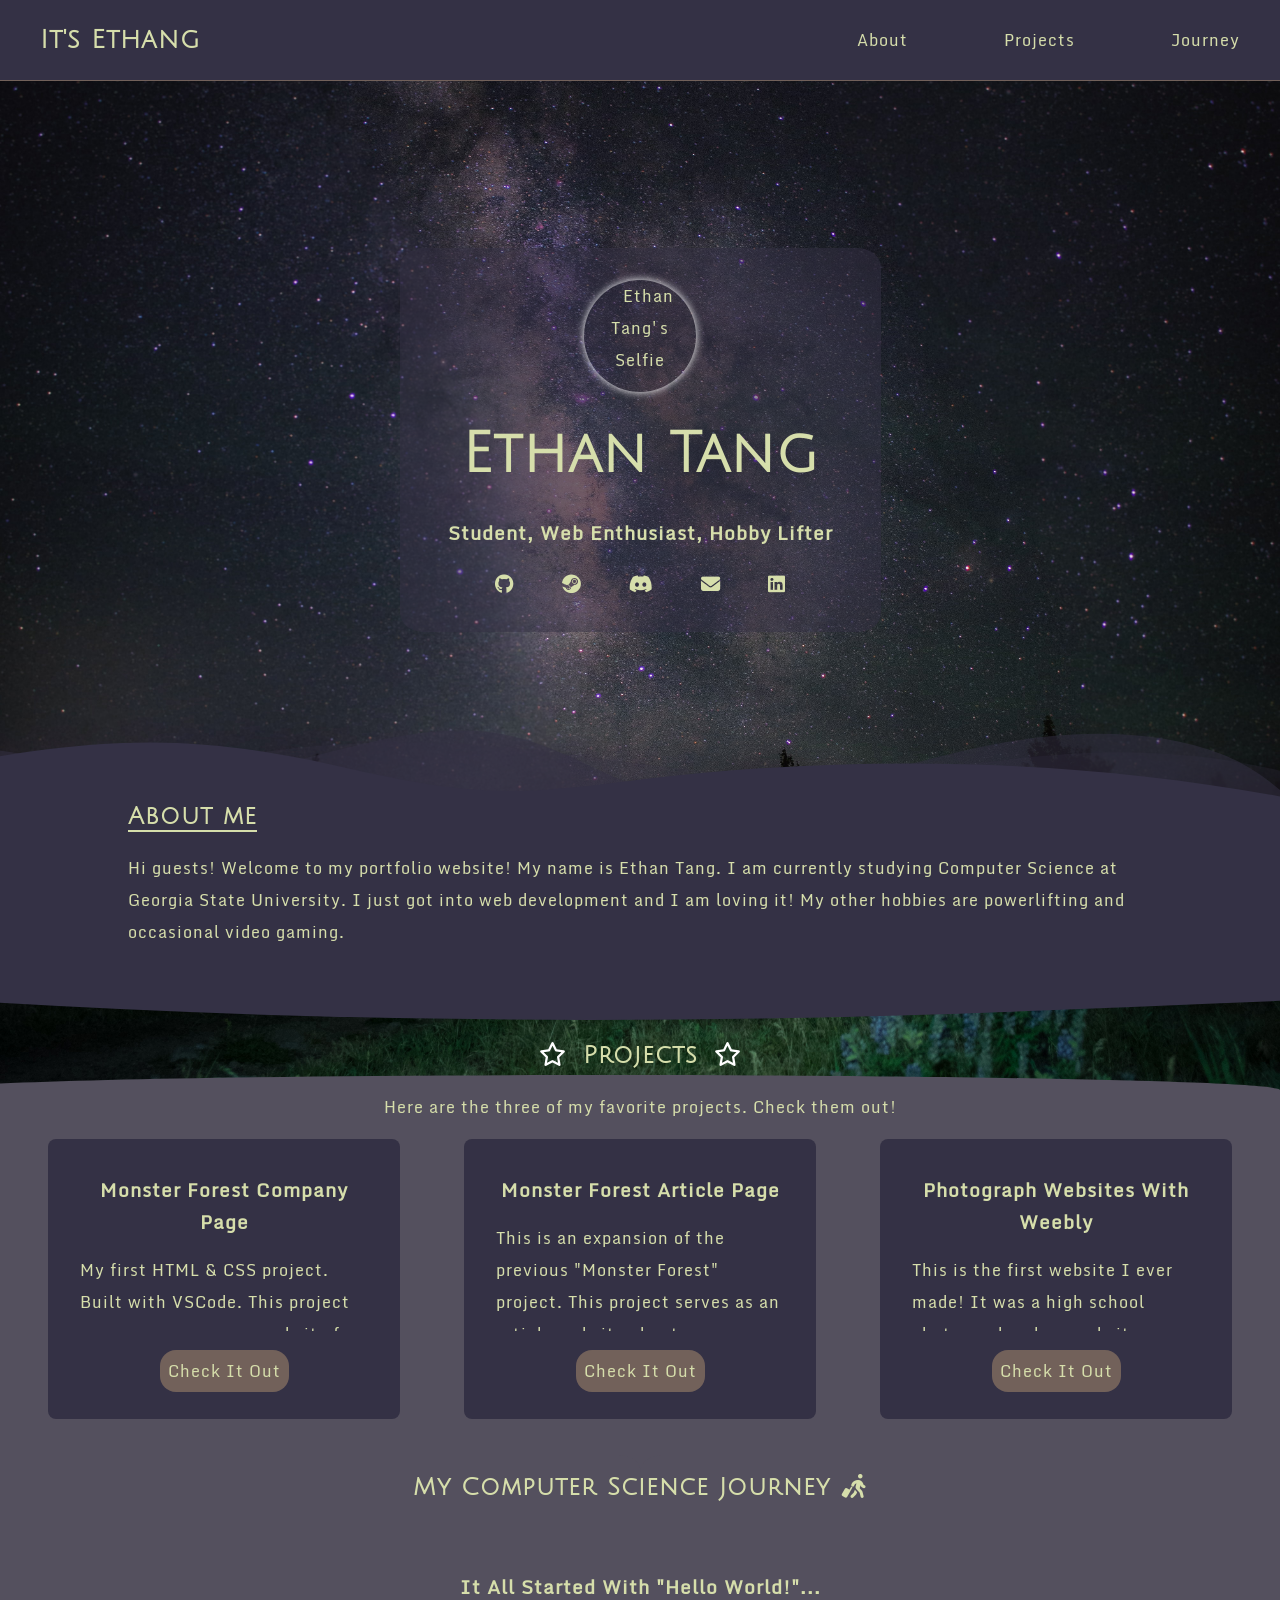
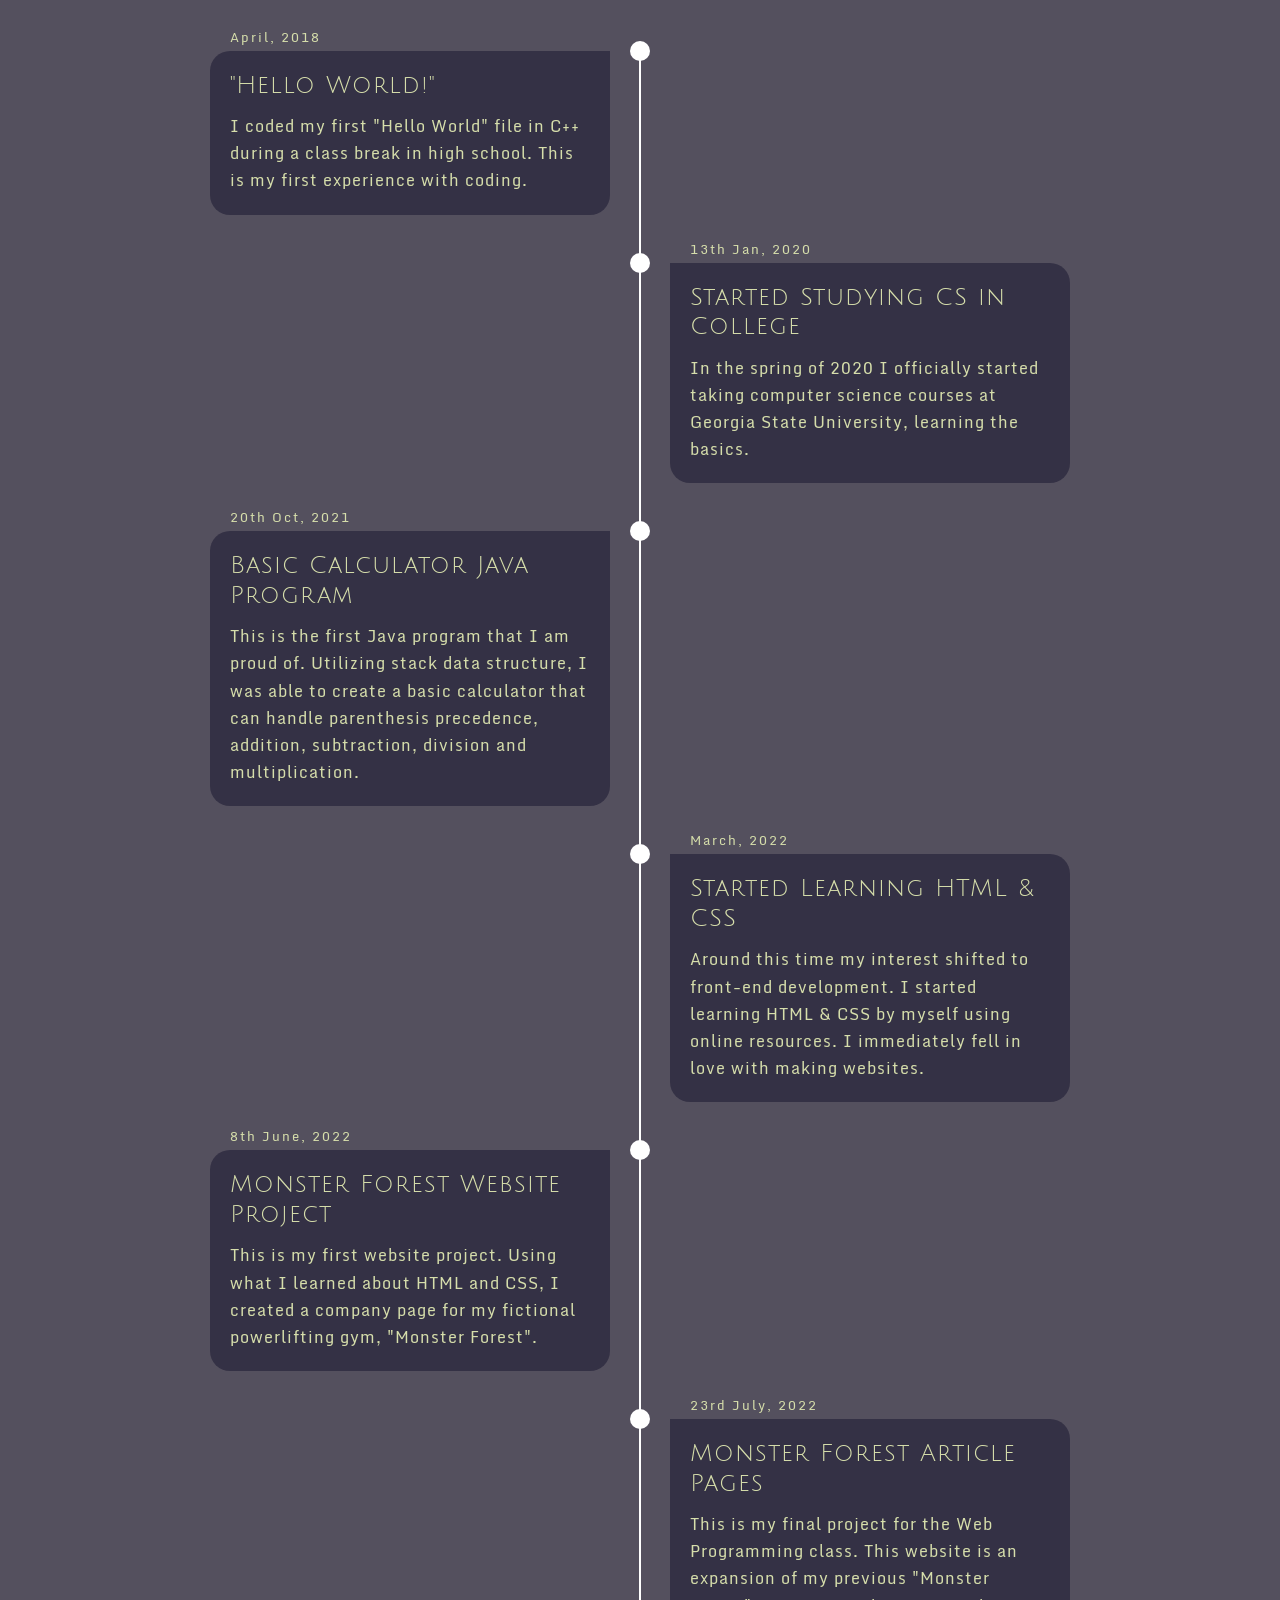
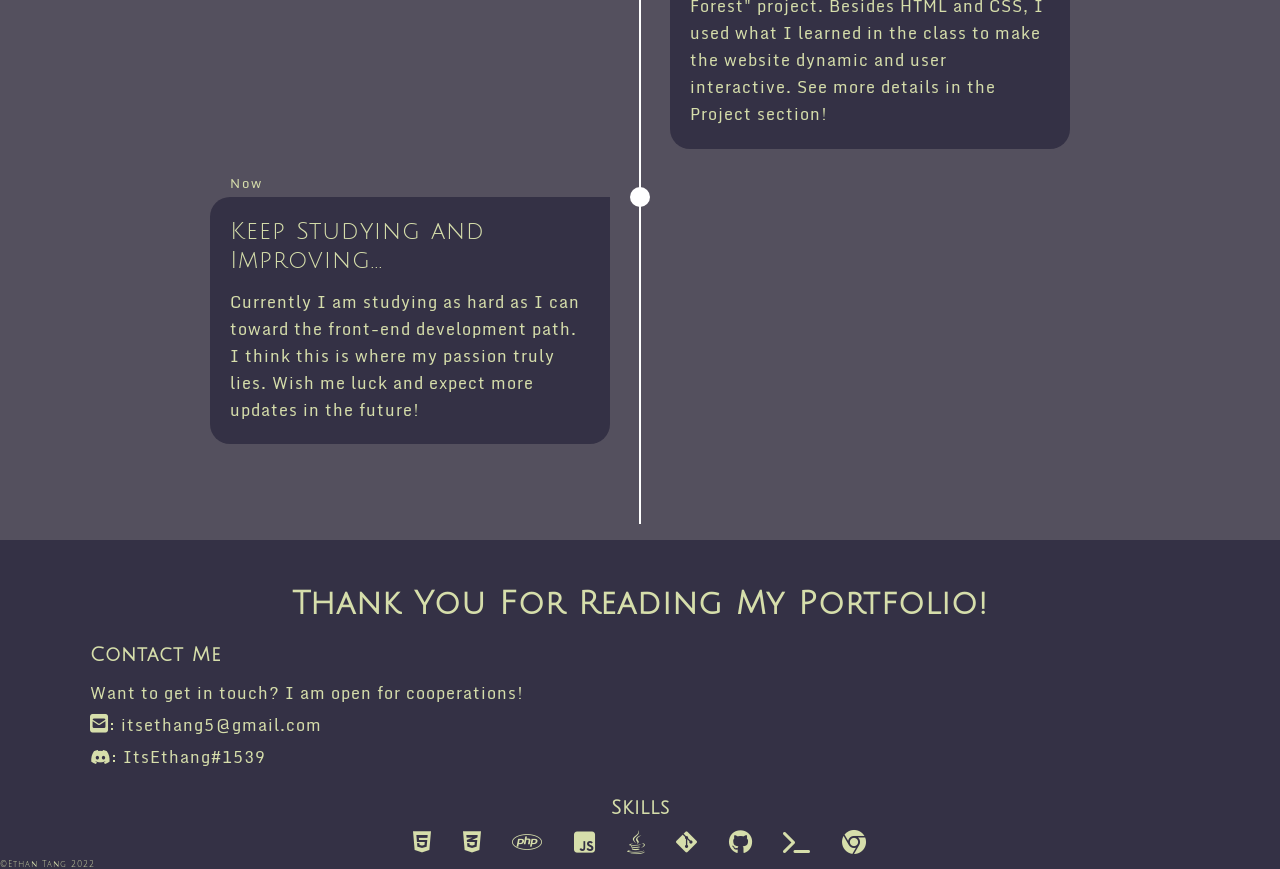
==== html/index.html @ 5b27ad7a "index.html abundant class names removed" ====
<!DOCTYPE html>
<html lang="en">
  <head>
    <meta charset="UTF-8" />
    <meta http-equiv="X-UA-Compatible" content="IE=edge" />
    <meta name="viewport" content="width=device-width, initial-scale=1.0" />
    <title>Document</title>
    <link rel="stylesheet" href="../resources/css/style.css" />
    <link rel="stylesheet" href="../resources/css/fonts.css" />
    <link
      rel="stylesheet"
      href="https://cdnjs.cloudflare.com/ajax/libs/font-awesome/6.1.2/css/all.min.css"
    />
  </head>
  <body>
    <header>
      <div class="container">
        <a class="logo" href="./index.html">It's Ethang</a>
        <nav>
          <ul id="nav-list">
            <li><a href="#about">About</a></li>
            <li><a href="#projects">Projects</a></li>
            <li><a href="#journey">Journey</a></li>
          </ul>
          <label id="icon">
            <i class="fa-solid fa-bars"></i>
          </label>
        </nav>
      </div>
    </header>

    <main>
      <section class="page-hero">
        <div class="container">
          <img src="../resources/images/selfie.jpg" alt="Ethan Tang's Selfie" />
          <h1>Ethan Tang</h1>
          <h3>Student, Web Enthusiast, Hobby Lifter</h3>
          <div class="medias">
            <a href=""><i class="fa-brands fa-github"></i></a>
            <a href=""><i class="fa-brands fa-steam"></i></a>
            <a href=""><i class="fa-brands fa-discord"></i></a>
            <a href=""><i class="fa-solid fa-envelope"></i></a>
            <a href=""><i class="fa-brands fa-linkedin"></i></a>
          </div>
        </div>
      </section>

      <div class="wave">
        <div class="wave1">
          <svg
            data-name="Layer 1"
            xmlns="http://www.w3.org/2000/svg"
            viewBox="0 0 1200 120"
            preserveAspectRatio="none"
          >
            <path
              d="M0,0V46.29c47.79,22.2,103.59,32.17,158,28,70.36-5.37,136.33-33.31,206.8-37.5C438.64,32.43,512.34,53.67,583,72.05c69.27,18,138.3,24.88,209.4,13.08,36.15-6,69.85-17.84,104.45-29.34C989.49,25,1113-14.29,1200,52.47V0Z"
              opacity=".25"
              class="shape-fill"
            ></path>
            <path
              d="M0,0V15.81C13,36.92,27.64,56.86,47.69,72.05,99.41,111.27,165,111,224.58,91.58c31.15-10.15,60.09-26.07,89.67-39.8,40.92-19,84.73-46,130.83-49.67,36.26-2.85,70.9,9.42,98.6,31.56,31.77,25.39,62.32,62,103.63,73,40.44,10.79,81.35-6.69,119.13-24.28s75.16-39,116.92-43.05c59.73-5.85,113.28,22.88,168.9,38.84,30.2,8.66,59,6.17,87.09-7.5,22.43-10.89,48-26.93,60.65-49.24V0Z"
              opacity=".5"
              class="shape-fill"
            ></path>
            <path
              d="M0,0V5.63C149.93,59,314.09,71.32,475.83,42.57c43-7.64,84.23-20.12,127.61-26.46,59-8.63,112.48,12.24,165.56,35.4C827.93,77.22,886,95.24,951.2,90c86.53-7,172.46-45.71,248.8-84.81V0Z"
              class="shape-fill"
            ></path>
          </svg>
        </div>
      </div>

      <section id="about">
        <h2>About me</h2>
        <p>
          Hi guests! Welcome to my portfolio website! My name is Ethan Tang. I
          am currently studying Computer Science at Georgia State University. I
          just got into web development and I am loving it! My other hobbies are
          powerlifting and occasional video gaming.
        </p>
      </section>

      <div class="wave">
        <div class="wave2">
          <svg
            data-name="Layer 1"
            xmlns="http://www.w3.org/2000/svg"
            viewBox="0 0 1200 120"
            preserveAspectRatio="none"
          >
            <path
              d="M321.39,56.44c58-10.79,114.16-30.13,172-41.86,82.39-16.72,168.19-17.73,250.45-.39C823.78,31,906.67,72,985.66,92.83c70.05,18.48,146.53,26.09,214.34,3V0H0V27.35A600.21,600.21,0,0,0,321.39,56.44Z"
              class="shape-fill"
            ></path>
          </svg>
        </div>
      </div>

      <div class="project">
        <h2>
          <i class="fa-regular fa-star"></i>Projects<i
            class="fa-regular fa-star"
          ></i>
        </h2>
      </div>

      <div class="wave">
        <div class="wave3">
          <svg
            data-name="Layer 1"
            xmlns="http://www.w3.org/2000/svg"
            viewBox="0 0 1200 120"
            preserveAspectRatio="none"
          >
            <path
              d="M0,0V7.23C0,65.52,268.63,112.77,600,112.77S1200,65.52,1200,7.23V0Z"
              class="shape-fill"
            ></path>
          </svg>
        </div>
      </div>

      <section id="projects">
        <p>Here are the three of my favorite projects. Check them out!</p>
        <div class="proj-display">
          <div class="box">
            <div class="text">
              <h3>Monster Forest Company Page</h3>
              <p>
                My first HTML & CSS project. Built with VSCode. This project
                serves as a company website for my fictional gym company
                "Monster Forest". It has multiple pages and it is made
                responsive with CSS.
              </p>
            </div>
            <a href="">Check It Out</a>
          </div>
          <div class="box">
            <div class="text">
              <h3>Monster Forest Article Page</h3>
              <p>
                This is an expansion of the previous "Monster Forest" project.
                This project serves as an article website about powerlifting
                techniques. This project has much more functionalities than the
                previous one. Here is the layout:
              </p>
              <ul>
                <li>HTML & CSS: Page formatting and styling.</li>
                <li>
                  JavaScript: Interactive elements such as the content
                  navigation tab.
                </li>
                <li>
                  phpMyAdmin: Database for the user setups and the comment
                  section.
                </li>
                <li>
                  PHP: Setting user login cookies, hiding page content for
                  non-users.
                </li>
                <li>AJAX: Update the comment section on the website.</li>
              </ul>
            </div>
            <a href="">Check It Out</a>
          </div>
          <div class="box">
            <div class="text">
              <h3>Photograph Websites With Weebly</h3>
              <p>
                This is the first website I ever made! It was a high school
                photography class website project made with Weebly. The website
                is a summary of all the photographs I took throughout the
                course, and a little bit about myself. Check it out if you are
                interested.
              </p>
            </div>
            <a href="">Check It Out</a>
          </div>
        </div>
      </section>

      <div class="wave">
        <div class="wave4">
          <svg
            data-name="Layer 1"
            xmlns="http://www.w3.org/2000/svg"
            viewBox="0 0 1200 120"
            preserveAspectRatio="none"
          >
            <rect x="1200" height="3.6"></rect>
            <rect height="3.6"></rect>
            <path
              d="M0,0V3.6H580.08c11,0,19.92,5.09,19.92,13.2,0-8.14,8.88-13.2,19.92-13.2H1200V0Z"
              class="shape-fill"
            ></path>
          </svg>
        </div>
      </div>

      <section id="journey">
        <h2>
          My Computer Science Journey
          <i class="fa-solid fa-person-walking-luggage"></i>
        </h2>
        <h3>It all started with "Hello World!"...</h3>
      </section>

      <div class="tl-container">
        <div class="timeline">
          <ul>
            <li>
              <div class="timeline-content">
                <h3 class="date">April, 2018</h3>
                <h1>"Hello World!"</h1>
                <p>
                  I coded my first "Hello World" file in C++ during a class
                  break in high school. This is my first experience with coding.
                </p>
              </div>
            </li>
            <li>
              <div class="timeline-content">
                <h3 class="date">13th Jan, 2020</h3>
                <h1>Started Studying CS in College</h1>
                <p>
                  In the spring of 2020 I officially started taking computer
                  science courses at Georgia State University, learning the
                  basics.
                </p>
              </div>
            </li>
            <li>
              <div class="timeline-content">
                <h3 class="date">20th Oct, 2021</h3>
                <h1>Basic Calculator Java Program</h1>
                <p>
                  This is the first Java program that I am proud of. Utilizing
                  stack data structure, I was able to create a basic calculator
                  that can handle parenthesis precedence, addition, subtraction,
                  division and multiplication.
                </p>
              </div>
            </li>
            <li>
              <div class="timeline-content">
                <h3 class="date">March, 2022</h3>
                <h1>Started Learning HTML & CSS</h1>
                <p>
                  Around this time my interest shifted to front-end development.
                  I started learning HTML & CSS by myself using online
                  resources. I immediately fell in love with making websites.
                </p>
              </div>
            </li>
            <li>
              <div class="timeline-content">
                <h3 class="date">8th June, 2022</h3>
                <h1>Monster Forest Website Project</h1>
                <p>
                  This is my first website project. Using what I learned about
                  HTML and CSS, I created a company page for my fictional
                  powerlifting gym, "Monster Forest".
                </p>
              </div>
            </li>
            <li>
              <div class="timeline-content">
                <h3 class="date">23rd July, 2022</h3>
                <h1>Monster Forest Article Pages</h1>
                <p>
                  This is my final project for the Web Programming class. This
                  website is an expansion of my previous "Monster Forest"
                  project. Besides HTML and CSS, I used what I learned in the
                  class to make the website dynamic and user interactive. See
                  more details in the Project section!
                </p>
              </div>
            </li>
            <li>
              <div class="timeline-content">
                <h3 class="date">Now</h3>
                <h1>Keep Studying and Improving...</h1>
                <p>
                  Currently I am studying as hard as I can toward the front-end
                  development path. I think this is where my passion truly lies.
                  Wish me luck and expect more updates in the future!
                </p>
              </div>
            </li>
          </ul>
        </div>
      </div>
    </main>

    <footer>
      <h2 id="center">Thank you for reading my portfolio!</h2>
      <div class="contact">
        <h3>Contact Me</h3>
        <p>Want to get in touch? I am open for cooperations!</p>
        <p>
          <i class="fa-solid fa-square-envelope" style="font-size: 1.3rem"></i>:
          itsethang5@gmail.com
        </p>
        <p><i class="fa-brands fa-discord"></i>: ItsEthang#1539</p>
      </div>
      <h3 id="center">Skills</h3>
      <div class="skills" id="center">
        <i class="fa-brands fa-html5"></i>
        <i class="fa-brands fa-css3-alt"></i>
        <i class="fa-brands fa-php"></i>
        <i class="fa-brands fa-square-js"></i>
        <i class="fa-brands fa-java"></i>
        <i class="fa-brands fa-git-alt"></i>
        <i class="fa-brands fa-github"></i>
        <i class="fa-solid fa-terminal"></i>
        <i class="fa-brands fa-chrome"></i>
      </div>
      <p id="copyright">©Ethan Tang 2022</p>
    </footer>
    <script src="../resources/js/script.js"></script>
  </body>
</html>
---- resources/css/style.css ----
/* Global */
:root {
  --parent-bg: hsl(258, 8%, 34%);
  --color: hsl(69, 44%, 77%);
  --bg: hsl(249, 17%, 23%);
  --border: hsl(17, 12%, 40%);
}
html {
  font-size: 16px;
  box-sizing: border-box;
  color: var(--color);
  background-color: var(--parent-bg);
  font-family: "MondaReg", Arial, Helvetica, sans-serif;
  letter-spacing: 1px;
  line-height: 2rem;
  overflow-x: hidden;
}
body {
  padding: 0;
  margin: 0;
  background-image: url(../images/nathan-anderson-NAV4nIjgwPk-unsplash.jpg);
  background-position: center;
  background-repeat: no-repeat;
  background-size: cover;
  background-attachment: fixed;
}
main {
  position: relative;
  top: 5rem;
}
h1,
h2 {
  font-family: "JuliusSans", sans-serif;
}
#center {
  text-align: center;
}
@media only screen and (max-width: 820px) {
  html {
    font-size: 12px;
  }
}
/* Waves */
.wave1 {
  position: absolute;
  bottom: 0;
  left: 0;
  width: 100%;
  overflow: hidden;
  line-height: 0;
  transform: rotate(180deg);
}

.wave1 svg {
  position: relative;
  display: block;
  width: calc(114% + 1.3px);
  height: 76px;
}

.wave1 .shape-fill {
  fill: #343145;
}

.wave2 {
  position: absolute;
  top: 0;
  left: 0;
  width: 100%;
  overflow: hidden;
  line-height: 0;
}

.wave2 svg {
  position: relative;
  display: block;
  width: calc(262% + 1.3px);
  height: 52px;
}

.wave2 .shape-fill {
  fill: #343145;
}

.wave3 {
  position: absolute;
  bottom: 0;
  left: 0;
  width: 100%;
  overflow: hidden;
  line-height: 0;
  transform: rotate(180deg);
}

.wave3 svg {
  position: relative;
  display: block;
  width: calc(105% + 1.3px);
  height: 17px;
}

.wave3 .shape-fill {
  fill: #54505e;
}

.wave4 {
  position: absolute;
  top: 0;
  left: 0;
  width: 100%;
  overflow: hidden;
  line-height: 0;
}

.wave4 svg {
  position: relative;
  display: block;
  width: calc(100% + 1.3px);
  height: 151px;
}

.wave4 .shape-fill {
  fill: #54505e;
}

.wave {
  display: block;
  position: relative;
}

/* Header Section */
header {
  background-color: var(--bg);
  width: 100%;
  position: fixed;
  z-index: 5;
  border-bottom: 1px solid var(--border);
}
header .container {
  background-color: var(--bg);
  display: flex;
  align-items: center;
  height: 5rem;
  padding: 0 2rem;
}
header .logo {
  color: var(--color);
  display: block;
  font-family: "JuliusSans", sans-serif;
  font-size: 1.6rem;
  font-weight: 800;
  flex: 1;
}
header nav {
  color: var(--color);
  display: block;
}
header nav ul {
  display: flex;
  padding-left: 1.5rem;
  list-style-type: none;
}
header nav li {
  padding-left: 5rem;
}
header a {
  font-size: 1rem;
  line-height: 1.5;
  text-decoration: none;
  transition: all 0.5s ease-out;
  padding: 0.5rem;
  border-radius: 5px;
}
header nav a:link {
  color: var(--color);
}
header nav a:visited {
  color: var(--color);
}
header nav a:hover {
  cursor: pointer;
  color: white;
  border: 2px solid var(--border);
}
header nav a:active {
  font-size: 0.95rem;
  border: 2px solid var(--border);
}
#icon {
  color: var(--color);
  font-size: 2rem;
  float: right;
  cursor: pointer;
  display: none;
}
@media only screen and (max-width: 768px) {
  #icon {
    display: block;
    margin-left: 2rem;
  }
  header .logo {
    padding: 0;
  }
  header nav ul {
    opacity: 0;
    position: fixed;
    width: 100%;
    height: fit-content;
    background: var(--parent-bg);
    top: -100%;
    left: 0;
    text-align: center;
    display: block;
    padding: 0;
    margin: 0;
    z-index: -1;
    transition: all 0.6s ease-out;
  }
  header nav li {
    padding: 0;
    margin: 3rem 0;
  }
  header nav ul.show {
    opacity: 0.8;
    top: 5rem;
  }
}

/* Page Hero */
.page-hero {
  position: relative;
  display: flex;
  height: 80vh;
  align-items: center;
  justify-content: center;
}
.page-hero h1 {
  font-family: "JuliusSans", sans-serif;
  font-size: 3.5rem;
}
.page-hero img {
  height: 7rem;
  width: 7rem;
  display: block;
  margin: 0 auto;
  box-shadow: 0 0 0.5rem white;
  border-radius: 50%;
}
.page-hero .container {
  border-radius: 5%;
  background-color: hsla(249, 17%, 23%, 0.5);
  text-align: center;
  width: fit-content;
  height: fit-content;
  padding: 2rem 3rem;
}
.page-hero a {
  color: var(--color);
  font-size: 1.2rem;
}
.page-hero .medias {
  display: flex;
  justify-content: space-evenly;
}
/* About */
#about {
  padding: 0 10vw 3vh 10vw;
  width: 80vw;
  background-color: var(--bg);
}
#about h2 {
  margin-top: 0;
  text-decoration: underline;
  text-underline-position: under;
}
/* Project */
.project {
  margin: 3rem 0 1.2rem 0;
  text-align: center;
}
.project i {
  margin: 0 1rem;
  color: white;
}
#projects {
  background-color: var(--parent-bg);
  text-align: center;
  padding: 0 3rem 2rem 3rem;
}
#projects h3 {
  margin-bottom: 0;
  text-align: center;
}
.proj-display {
  display: flex;
  flex-wrap: wrap;
  justify-content: space-around;
  align-items: center;
}
#projects .box {
  background-color: var(--bg);
  margin: 0 2rem 2rem 2rem;
  padding: 0 1rem 2rem 1rem;
  border-radius: 0.5rem;
  max-width: 70%;
}
#projects .text {
  margin-bottom: 1.5rem;
  max-height: 10rem;
  overflow: scroll;
  padding: 1rem;
  text-align: left;
}
#projects a {
  padding: 0.5rem;
  text-decoration: none;
  color: var(--color);
  background-color: var(--border);
  border-radius: 1rem;
  transition: all 0.5s linear;
}
#projects a:hover {
  background-color: hsl(17, 12%, 20%);
  color: white;
}
@media only screen and (min-width: 768px) {
  #projects .box {
    width: 25vw;
    margin: 0;
  }
  #projects .text {
    height: 10rem;
  }
  .proj-display {
    justify-content: space-between;
  }
}
/* Timeline Section */
#journey {
  text-align: center;
}
#journey h3 {
  background-color: hsla(258, 8%, 34%, 0.75);
  margin-bottom: 0;
  padding-top: 3rem;
  text-transform: capitalize;
}
.tl-container * {
  margin: 0;
  padding: 0;
  box-sizing: border-box;
}
.tl-container {
  min-height: 100vh;
  width: 100%;
  display: flex;
  align-items: center;
  justify-content: center;
  padding: 3rem 0 6rem 0;
  background-color: hsla(258, 8%, 34%, 0.75);
}
.timeline {
  width: 80%;
  height: auto;
  max-width: 50rem;
  margin: 0 auto;
  position: relative;
}

.timeline ul {
  list-style: none;
}
.timeline ul li {
  padding: 1.25rem;
  background-color: var(--bg);
  color: var(--color);
  border-radius: 10px;
  margin-bottom: 1.25rem;
}
.timeline ul li:last-child {
  margin-bottom: 5rem;
}
.timeline-content h1 {
  font-weight: 500;
  font-size: 1.5rem;
  line-height: 1.85rem;
  margin-bottom: 0.8rem;
}
.timeline-content p {
  font-size: 1rem;
  line-height: 1.7rem;
  font-weight: 300;
}
.timeline-content .date {
  text-transform: capitalize;
  font-size: 0.8rem;
  font-weight: 300;
  margin-bottom: 1rem;
  letter-spacing: 2px;
}
@media only screen and (min-width: 768px) {
  .timeline:before {
    content: "";
    position: absolute;
    top: 0;
    left: 50%;
    transform: translateX(-50%);
    width: 2px;
    height: 100%;
    background-color: white;
  }
  .timeline ul li {
    width: 50%;
    position: relative;
    margin-bottom: 3rem;
  }
  .timeline ul li:nth-child(odd) {
    float: left;
    clear: right;
    transform: translateX(-30px);
    border-radius: 1.25rem 0px 1.25rem 1.25rem;
  }
  .timeline ul li:nth-child(even) {
    float: right;
    clear: left;
    transform: translateX(30px);
    border-radius: 0px 1.25rem 1.25rem 1.25rem;
  }
  .timeline ul li::before {
    content: "";
    position: absolute;
    height: 1.25rem;
    width: 1.25rem;
    border-radius: 50%;
    background-color: white;
    top: 0px;
    transition: background-color ease-out 0.5s;
  }
  .timeline ul li:nth-child(odd)::before {
    transform: translate(50%, -50%);
    right: -30px;
  }
  .timeline ul li:nth-child(even)::before {
    transform: translate(-50%, -50%);
    left: -30px;
  }
  .timeline-content .date {
    position: absolute;
    top: -30px;
  }
  .timeline ul li:hover::before {
    background-color: var(--border);
  }
}

/* footer */
footer {
  padding: 2rem 0 0 0;
  position: absolute;
  background-color: var(--bg);
  width: 100vw;
  height: fit-content;
}
footer h2 {
  text-transform: capitalize;
  font-family: "JuliusSans", sans-serif;
  font-size: 2rem;
  margin: 1rem;
}
footer h3 {
  font-family: "JuliusSans", sans-serif;
  font-weight: 800;
  margin-bottom: 0.35rem;
}
.contact {
  width: fit-content;
  margin-left: 7vw;
}
.contact p {
  margin: 0;
}
.skills i {
  font-size: 1.5rem;
  padding: 0 1vw;
}
#copyright {
  margin: 0;
  font-family: "JuliusSans", sans-serif;
  font-weight: 300;
  font-size: 0.5rem;
  line-height: 0.5rem;
}
---- resources/css/fonts.css ----
@font-face {
  font-family: "JuliusSans";
  src: url("../fonts/JuliusSansOne-Regular.ttf") format("truetype");
}
@font-face {
  font-family: "MondaReg";
  src: url("../fonts/Monda-Regular.ttf") format("truetype");
}
@font-face {
  font-family: "MondaBold";
  src: url("../fonts/Monda-Bold.ttf") format("truetype");
}
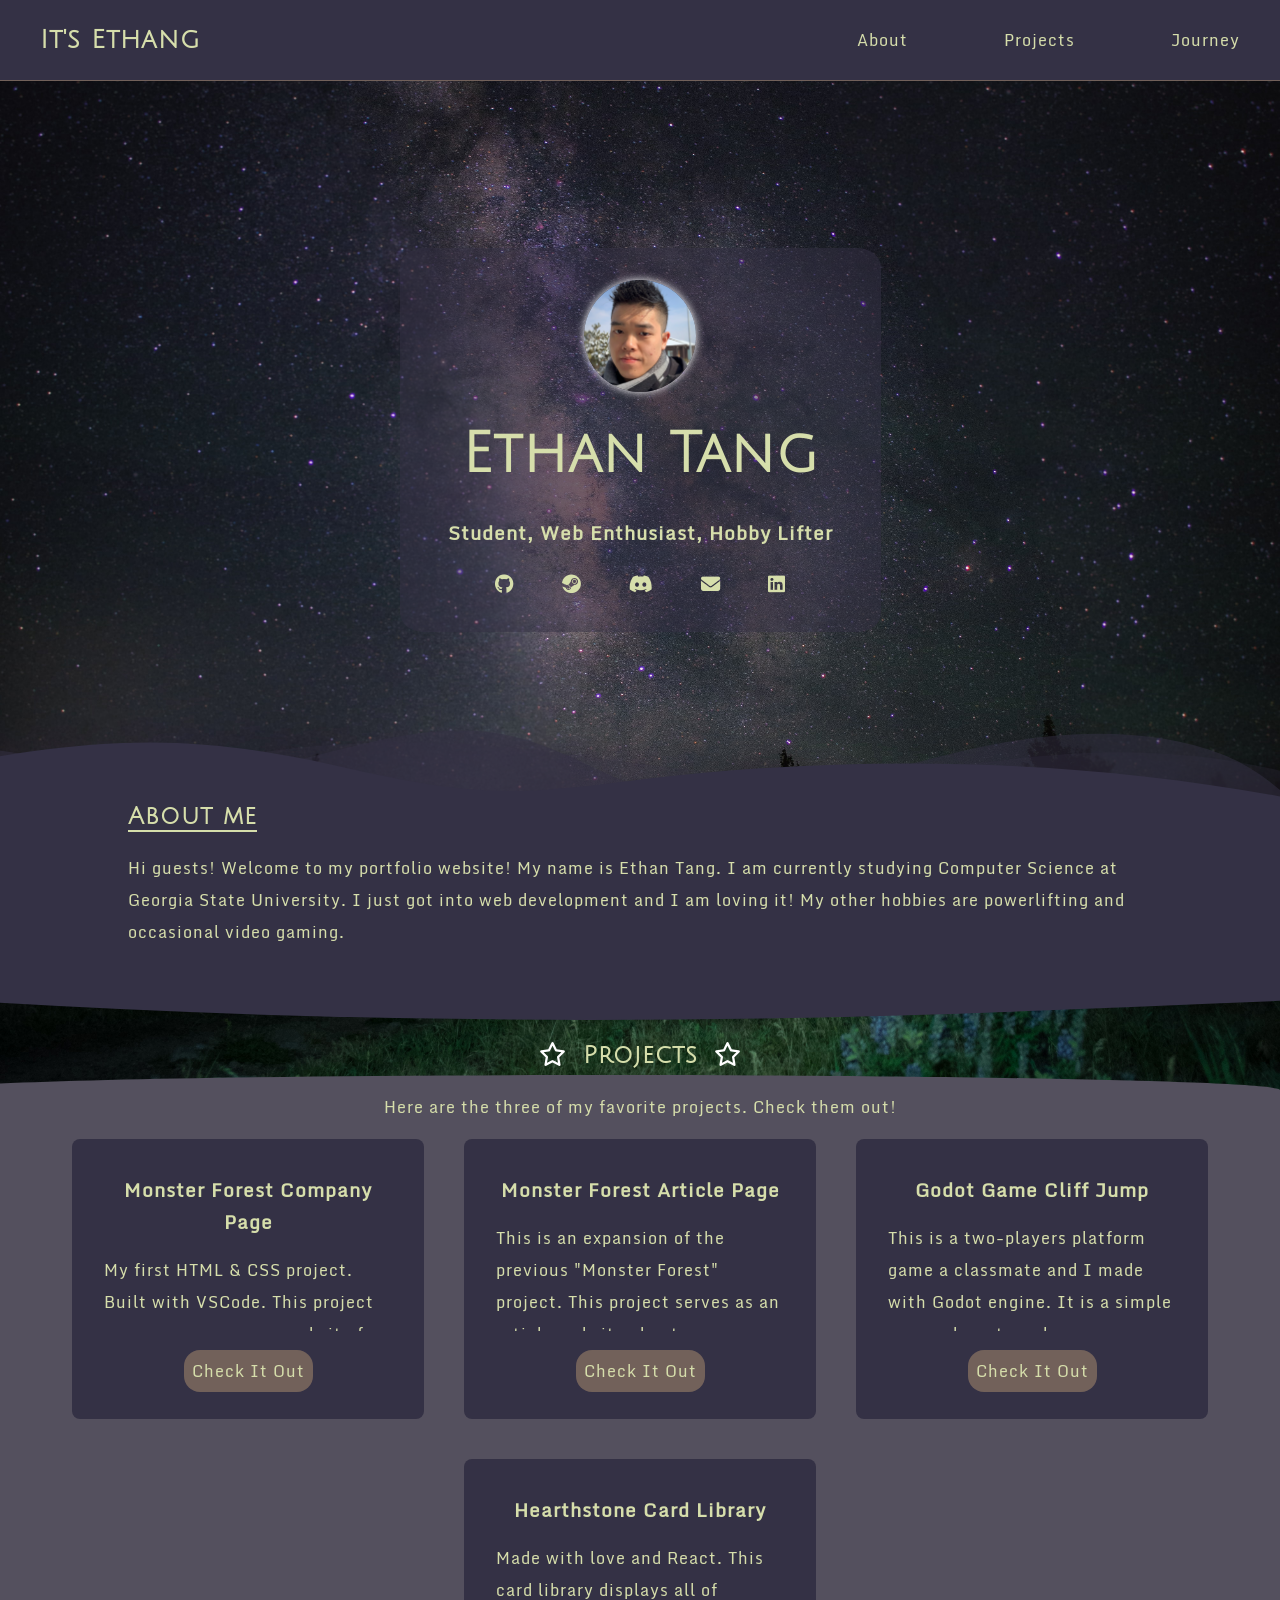
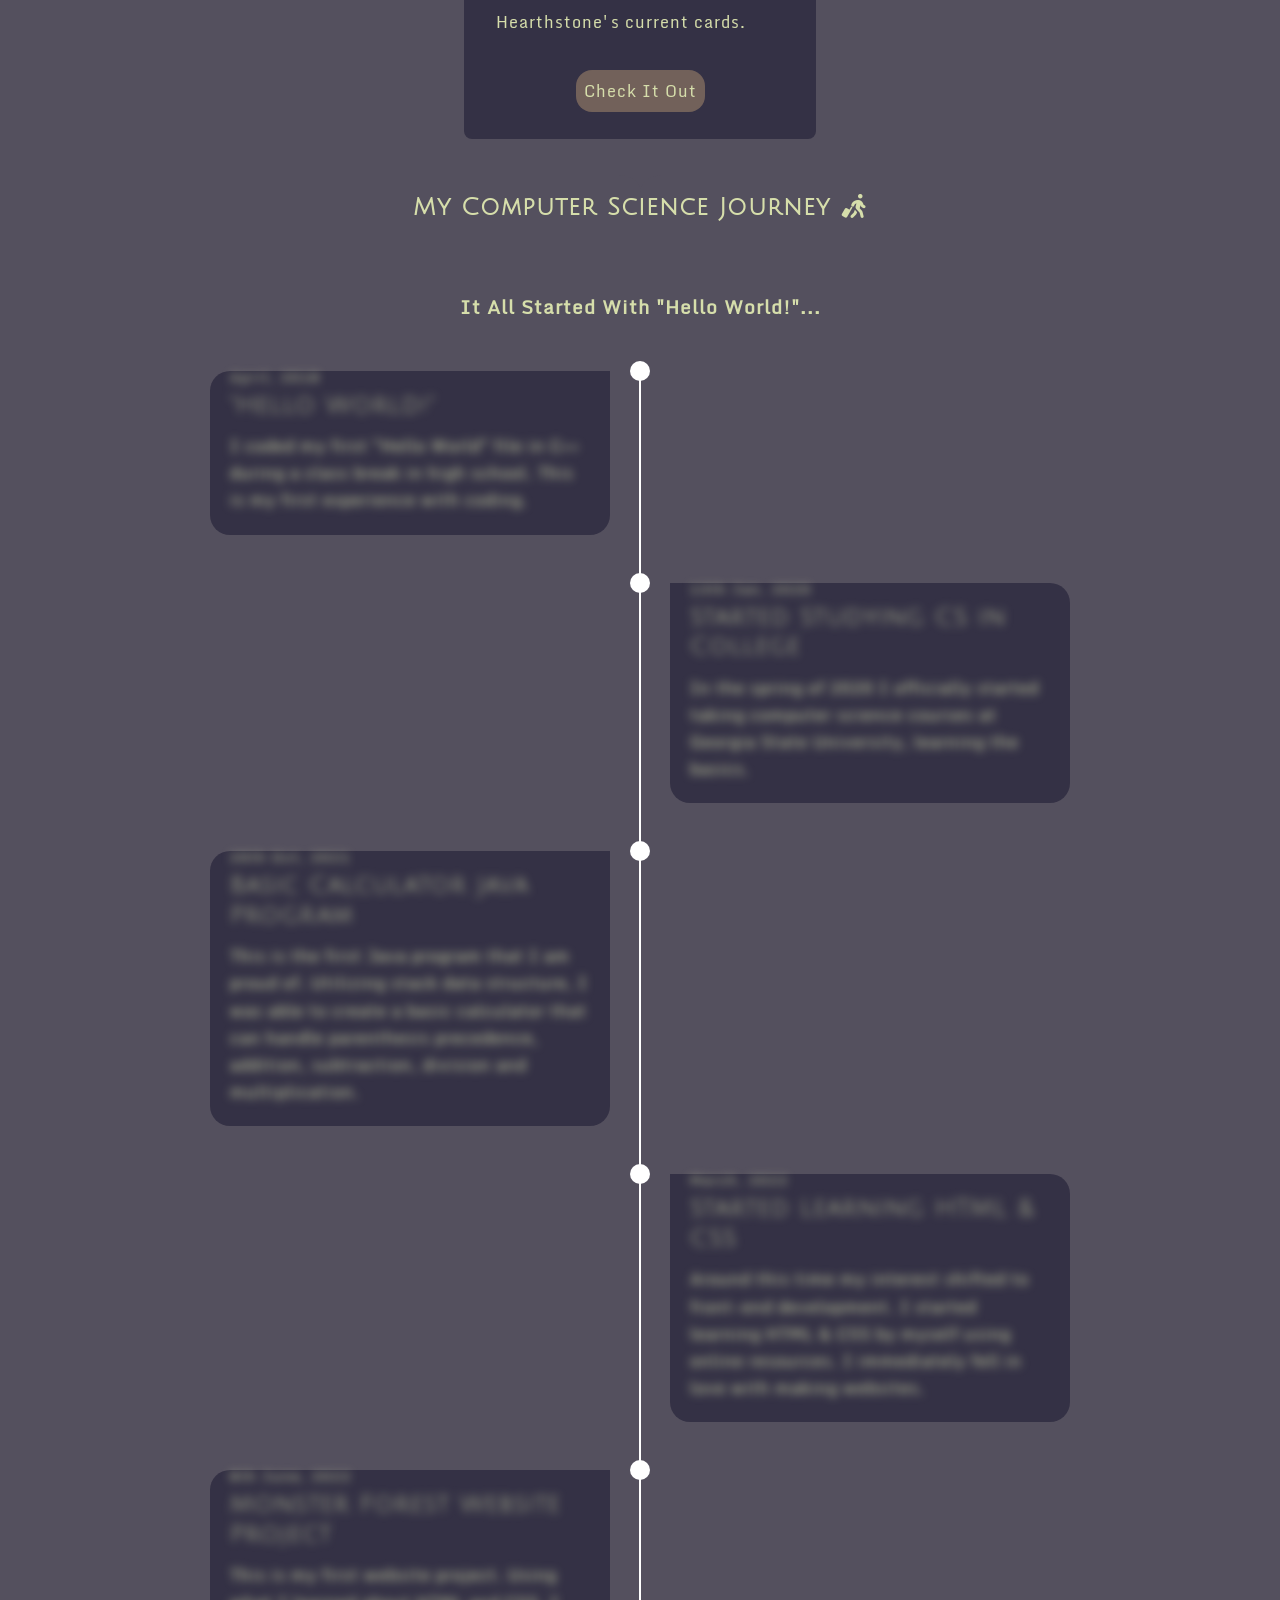
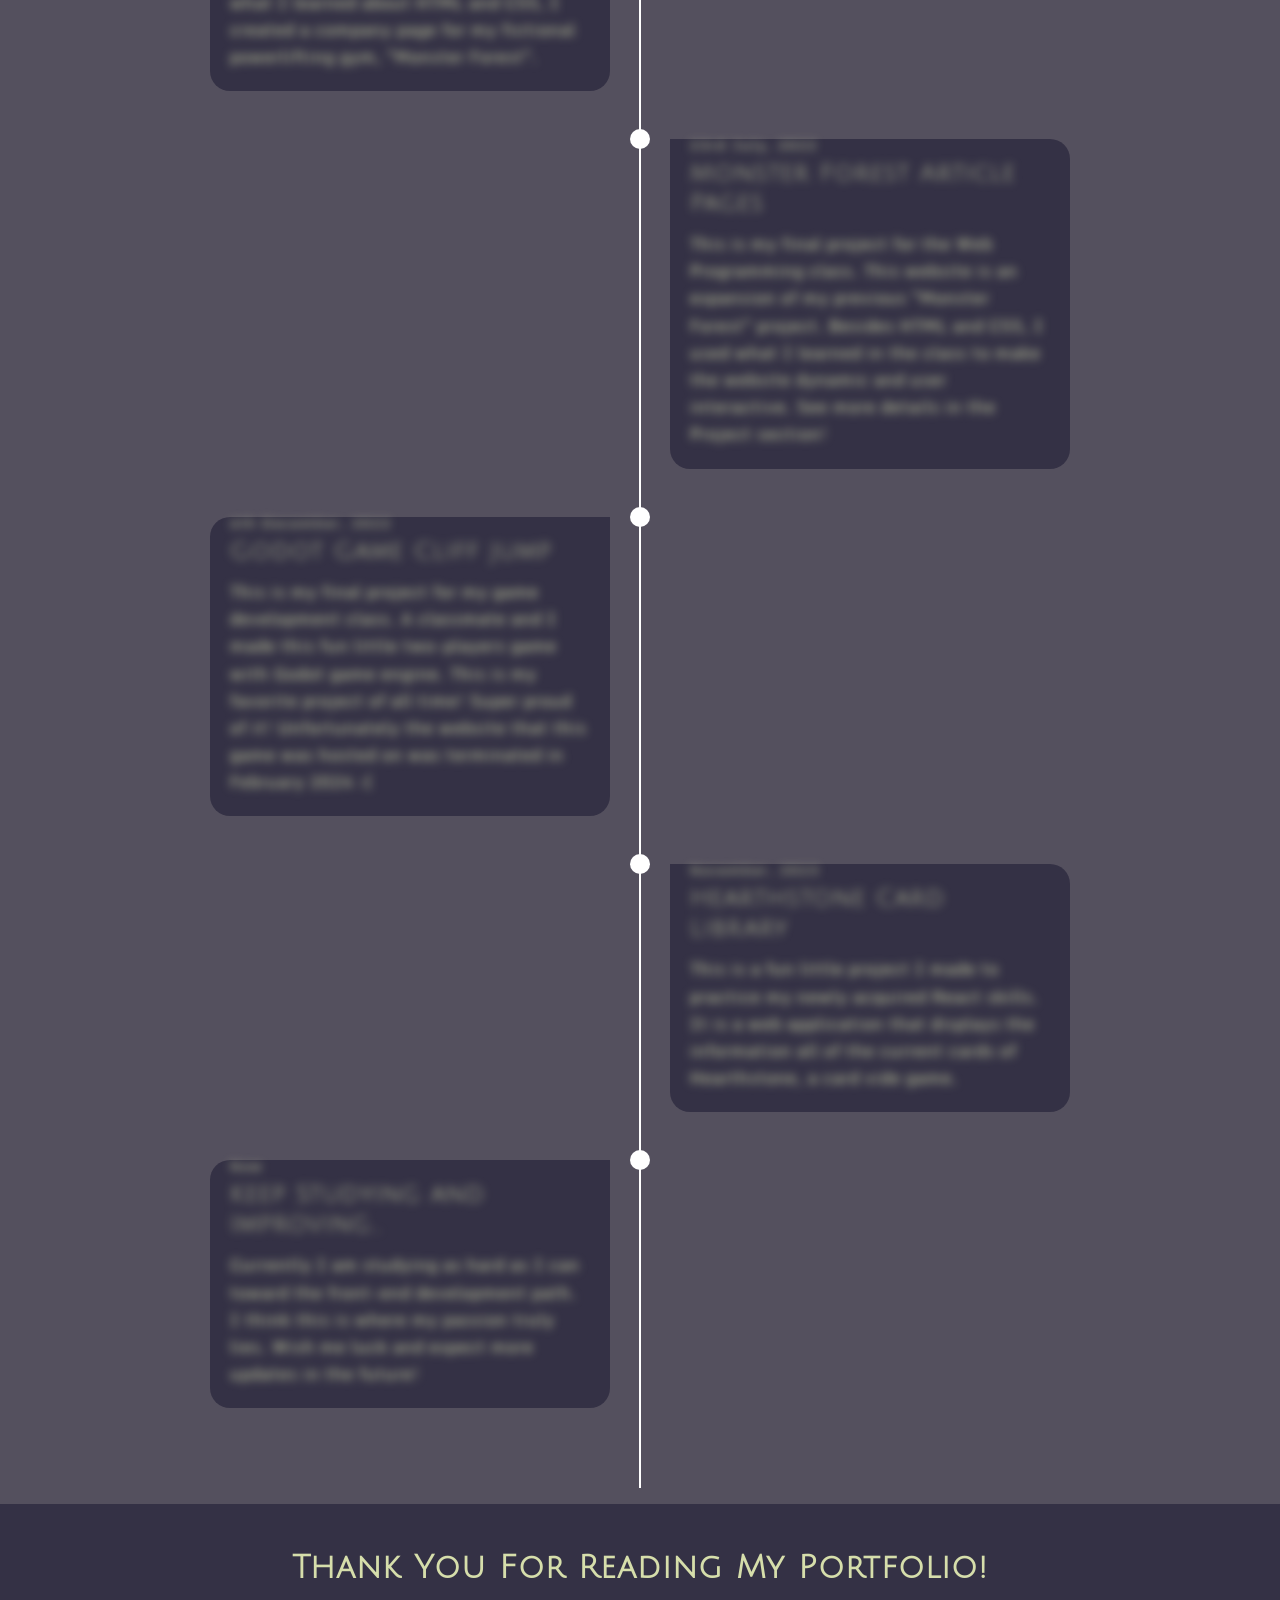
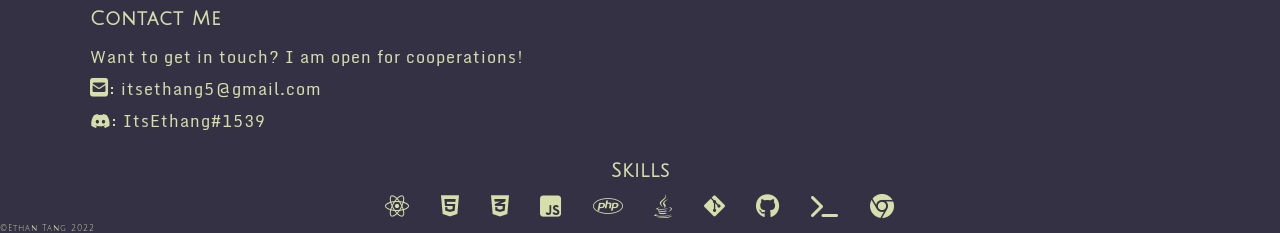
==== commit eda0b2e7: "Project section update. Profile photo update" ====
--- a/html/index.html
+++ b/html/index.html
@@ -4,7 +4,7 @@
     <meta charset="UTF-8" />
     <meta http-equiv="X-UA-Compatible" content="IE=edge" />
     <meta name="viewport" content="width=device-width, initial-scale=1.0" />
-    <title>Document</title>
+    <title>ItsEthang</title>
     <link rel="stylesheet" href="../resources/css/style.css" />
     <link rel="stylesheet" href="../resources/css/fonts.css" />
     <link
@@ -32,15 +32,30 @@
     <main>
       <section class="page-hero">
         <div class="container">
-          <img src="../resources/images/selfie.jpg" alt="Ethan Tang's Selfie" />
+          <img
+            src="../resources/images/selfie2.jpg"
+            alt="Ethan Tang's Selfie"
+          />
           <h1>Ethan Tang</h1>
           <h3>Student, Web Enthusiast, Hobby Lifter</h3>
           <div class="medias">
-            <a href=""><i class="fa-brands fa-github"></i></a>
-            <a href=""><i class="fa-brands fa-steam"></i></a>
-            <a href=""><i class="fa-brands fa-discord"></i></a>
-            <a href=""><i class="fa-solid fa-envelope"></i></a>
-            <a href=""><i class="fa-brands fa-linkedin"></i></a>
+            <a href="https://github.com/ItsEthang" target="_blank"
+              ><i class="fa-brands fa-github"></i
+            ></a>
+            <a
+              href="https://steamcommunity.com/profiles/76561198843457718/"
+              target="_blank"
+              ><i class="fa-brands fa-steam"></i
+            ></a>
+            <a href=" " title="ItsEthang#1539"
+              ><i class="fa-brands fa-discord"></i
+            ></a>
+            <a href="mailto: itsethang5@gmail.com"
+              ><i class="fa-solid fa-envelope"></i
+            ></a>
+            <a href="www.linkedin.com/in/ethan-tang-32860921b"
+              ><i class="fa-brands fa-linkedin"></i
+            ></a>
           </div>
         </div>
       </section>
@@ -134,7 +149,9 @@
                 responsive with CSS.
               </p>
             </div>
-            <a href="">Check It Out</a>
+            <a href="https://itsethang.github.io/monsterforest/" target="_blank"
+              >Check It Out</a
+            >
           </div>
           <div class="box">
             <div class="text">
@@ -162,20 +179,47 @@
                 <li>AJAX: Update the comment section on the website.</li>
               </ul>
             </div>
-            <a href="">Check It Out</a>
+            <a
+              href="https://github.com/ItsEthang/Monster-Forest-Article-Page"
+              target="_blank"
+              >Check It Out</a
+            >
           </div>
           <div class="box">
             <div class="text">
-              <h3>Photograph Websites With Weebly</h3>
+              <h3>Godot Game Cliff Jump</h3>
               <p>
-                This is the first website I ever made! It was a high school
-                photography class website project made with Weebly. The website
-                is a summary of all the photographs I took throughout the
-                course, and a little bit about myself. Check it out if you are
-                interested.
+                This is a two-players platform game a classmate and I made with
+                Godot engine. It is a simple game where two players competing to
+                survive longer than the other by jumping off of mushroom
+                platforms.
               </p>
             </div>
-            <a href="">Check It Out</a>
+            <a href="https://gotm.io/gamedev/cliffjump100" target="_blank"
+              >Check It Out</a
+            >
+          </div>
+          <div class="box">
+            <div class="text">
+              <h3>Hearthstone Card Library</h3>
+              <p>
+                Made with love and React. This card library displays all of
+                Hearthstone's current cards.
+              </p>
+              <ul>
+                <li>Each card can be shown in details by clicking on them.</li>
+                <li>
+                  The cards can be filtered by their in-game card sets and
+                  classes.
+                </li>
+                <li>Available in both light and dark mode!</li>
+              </ul>
+            </div>
+            <a
+              href="https://github.com/ItsEthang/Hearthstone-Library"
+              target="_blank"
+              >Check It Out</a
+            >
           </div>
         </div>
       </section>
@@ -210,7 +254,7 @@
         <div class="timeline">
           <ul>
             <li>
-              <div class="timeline-content">
+              <div class="timeline-content hidden">
                 <h3 class="date">April, 2018</h3>
                 <h1>"Hello World!"</h1>
                 <p>
@@ -220,7 +264,7 @@
               </div>
             </li>
             <li>
-              <div class="timeline-content">
+              <div class="timeline-content hidden">
                 <h3 class="date">13th Jan, 2020</h3>
                 <h1>Started Studying CS in College</h1>
                 <p>
@@ -231,7 +275,7 @@
               </div>
             </li>
             <li>
-              <div class="timeline-content">
+              <div class="timeline-content hidden">
                 <h3 class="date">20th Oct, 2021</h3>
                 <h1>Basic Calculator Java Program</h1>
                 <p>
@@ -243,7 +287,7 @@
               </div>
             </li>
             <li>
-              <div class="timeline-content">
+              <div class="timeline-content hidden">
                 <h3 class="date">March, 2022</h3>
                 <h1>Started Learning HTML & CSS</h1>
                 <p>
@@ -254,7 +298,7 @@
               </div>
             </li>
             <li>
-              <div class="timeline-content">
+              <div class="timeline-content hidden">
                 <h3 class="date">8th June, 2022</h3>
                 <h1>Monster Forest Website Project</h1>
                 <p>
@@ -265,7 +309,7 @@
               </div>
             </li>
             <li>
-              <div class="timeline-content">
+              <div class="timeline-content hidden">
                 <h3 class="date">23rd July, 2022</h3>
                 <h1>Monster Forest Article Pages</h1>
                 <p>
@@ -278,7 +322,32 @@
               </div>
             </li>
             <li>
-              <div class="timeline-content">
+              <div class="timeline-content hidden">
+                <h3 class="date">6th December, 2022</h3>
+                <h1>Godot Game Cliff Jump</h1>
+                <p>
+                  This is my final project for my game development class. A
+                  classmate and I made this fun little two-players game with
+                  Godot game engine. This is my favorite project of all time!
+                  Super proud of it! Unfortunately the website that this game
+                  was hosted on was terminated in February 2024 :(
+                </p>
+              </div>
+            </li>
+            <li>
+              <div class="timeline-content hidden">
+                <h3 class="date">November, 2023</h3>
+                <h1>Hearthstone Card Library</h1>
+                <p>
+                  This is a fun little project I made to practice my newly
+                  acquired React skills. It is a web application that displays
+                  the information all of the current cards of Hearthstone, a
+                  card vide game.
+                </p>
+              </div>
+            </li>
+            <li>
+              <div class="timeline-content hidden">
                 <h3 class="date">Now</h3>
                 <h1>Keep Studying and Improving...</h1>
                 <p>
@@ -306,10 +375,11 @@
       </div>
       <h3 id="center">Skills</h3>
       <div class="skills" id="center">
+        <i class="fa-brands fa-react"></i>
         <i class="fa-brands fa-html5"></i>
         <i class="fa-brands fa-css3-alt"></i>
+        <i class="fa-brands fa-square-js"></i>
         <i class="fa-brands fa-php"></i>
-        <i class="fa-brands fa-square-js"></i>
         <i class="fa-brands fa-java"></i>
         <i class="fa-brands fa-git-alt"></i>
         <i class="fa-brands fa-github"></i>
--- a/resources/css/style.css
+++ b/resources/css/style.css
@@ -296,6 +296,7 @@
   flex-wrap: wrap;
   justify-content: space-around;
   align-items: center;
+  gap: 2.5rem;
 }
 #projects .box {
   background-color: var(--bg);
@@ -332,7 +333,7 @@
     height: 10rem;
   }
   .proj-display {
-    justify-content: space-between;
+    justify-content: center;
   }
 }
 /* Timeline Section */
@@ -397,6 +398,17 @@
   font-weight: 300;
   margin-bottom: 1rem;
   letter-spacing: 2px;
+}
+.hidden {
+  opacity: 0;
+  filter: blur(5px);
+  transform: translateX(-100%);
+  transition: all 1s;
+}
+.show {
+  opacity: 1;
+  filter: blur(0);
+  transform: translateX(0);
 }
 @media only screen and (min-width: 768px) {
   .timeline:before {
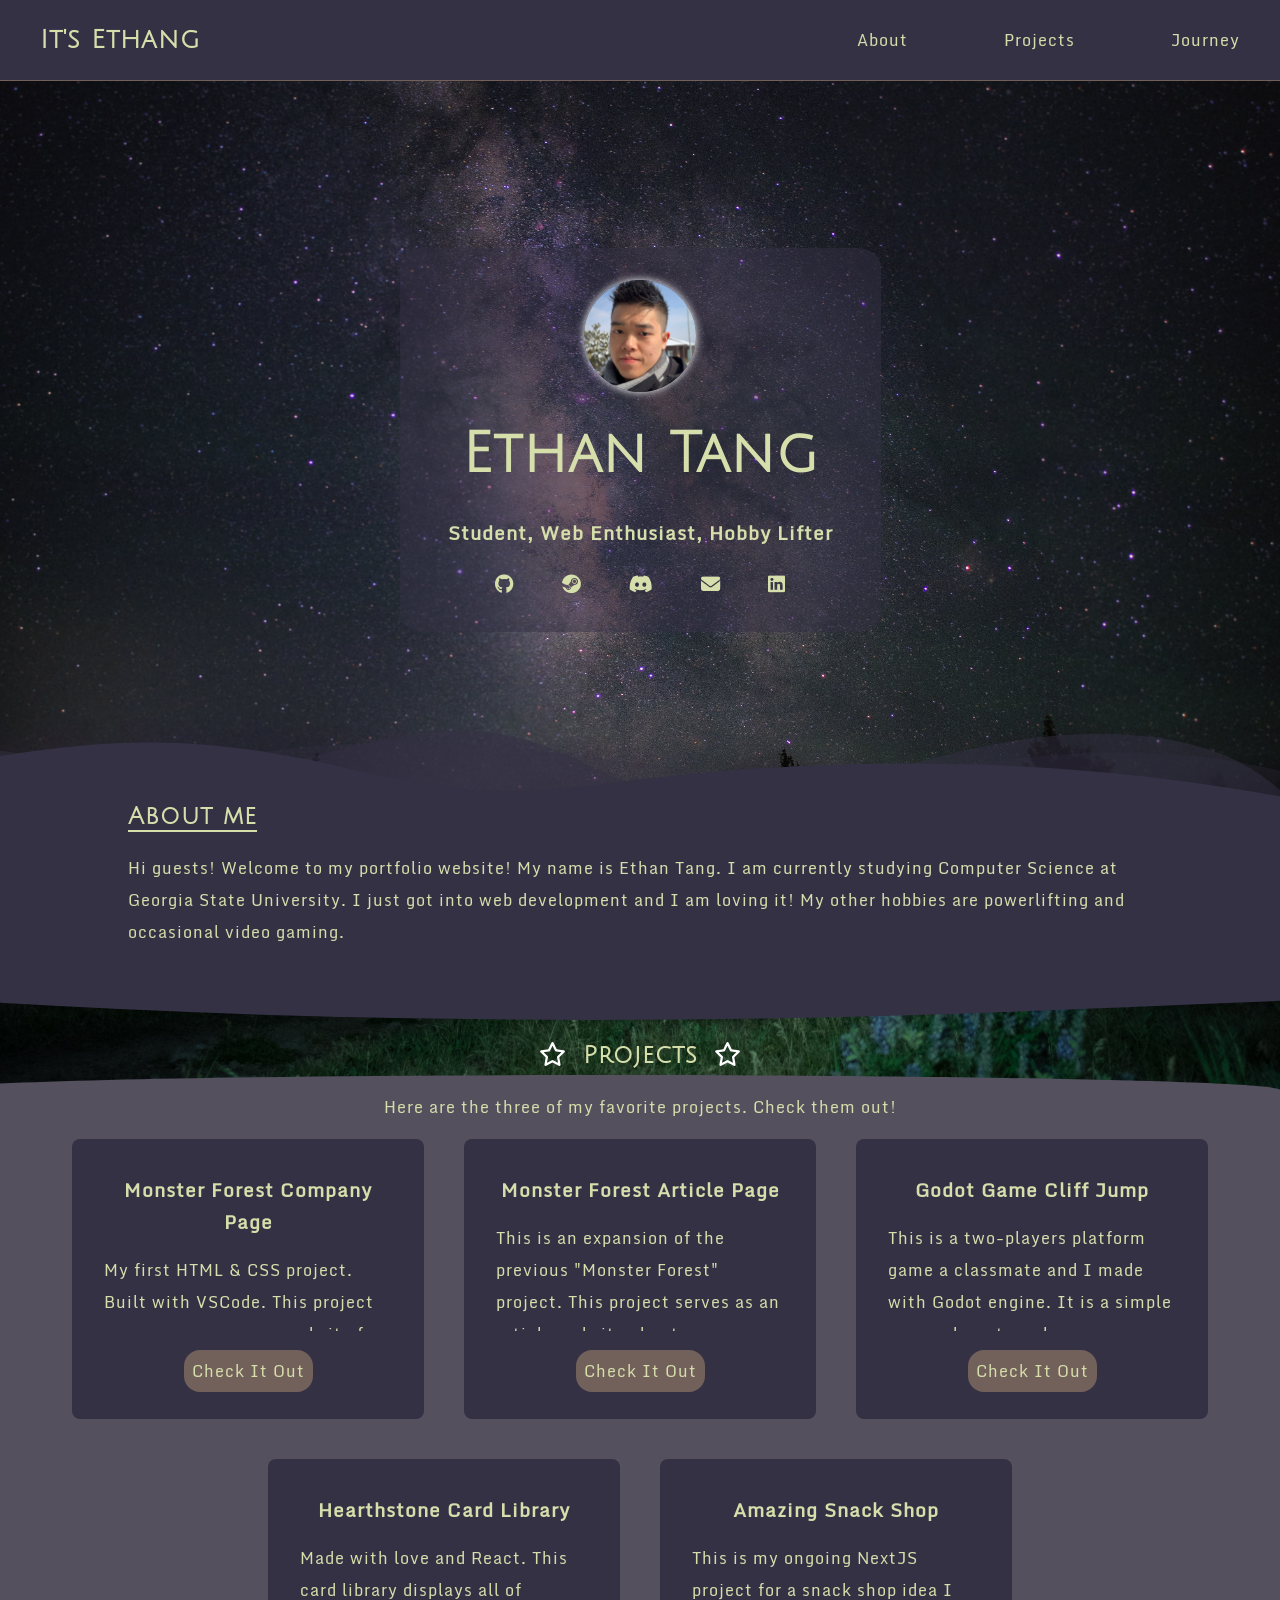
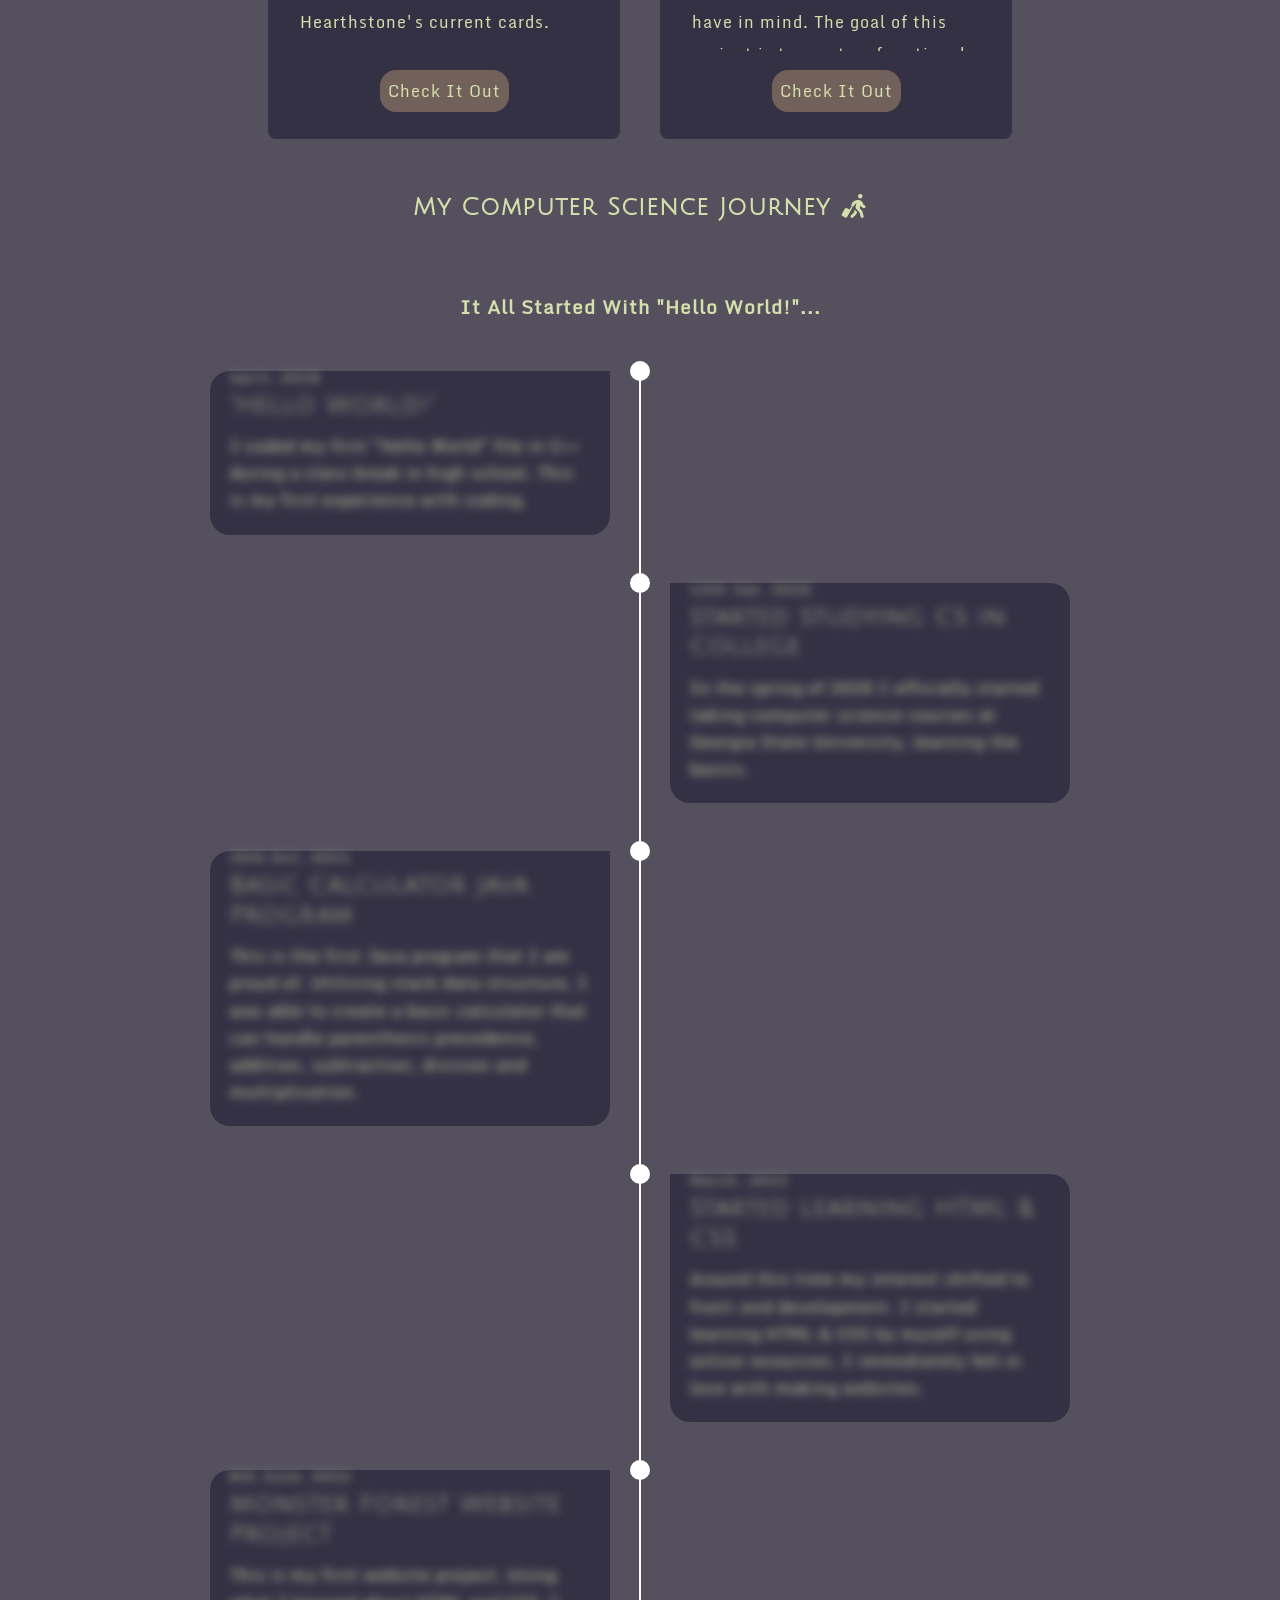
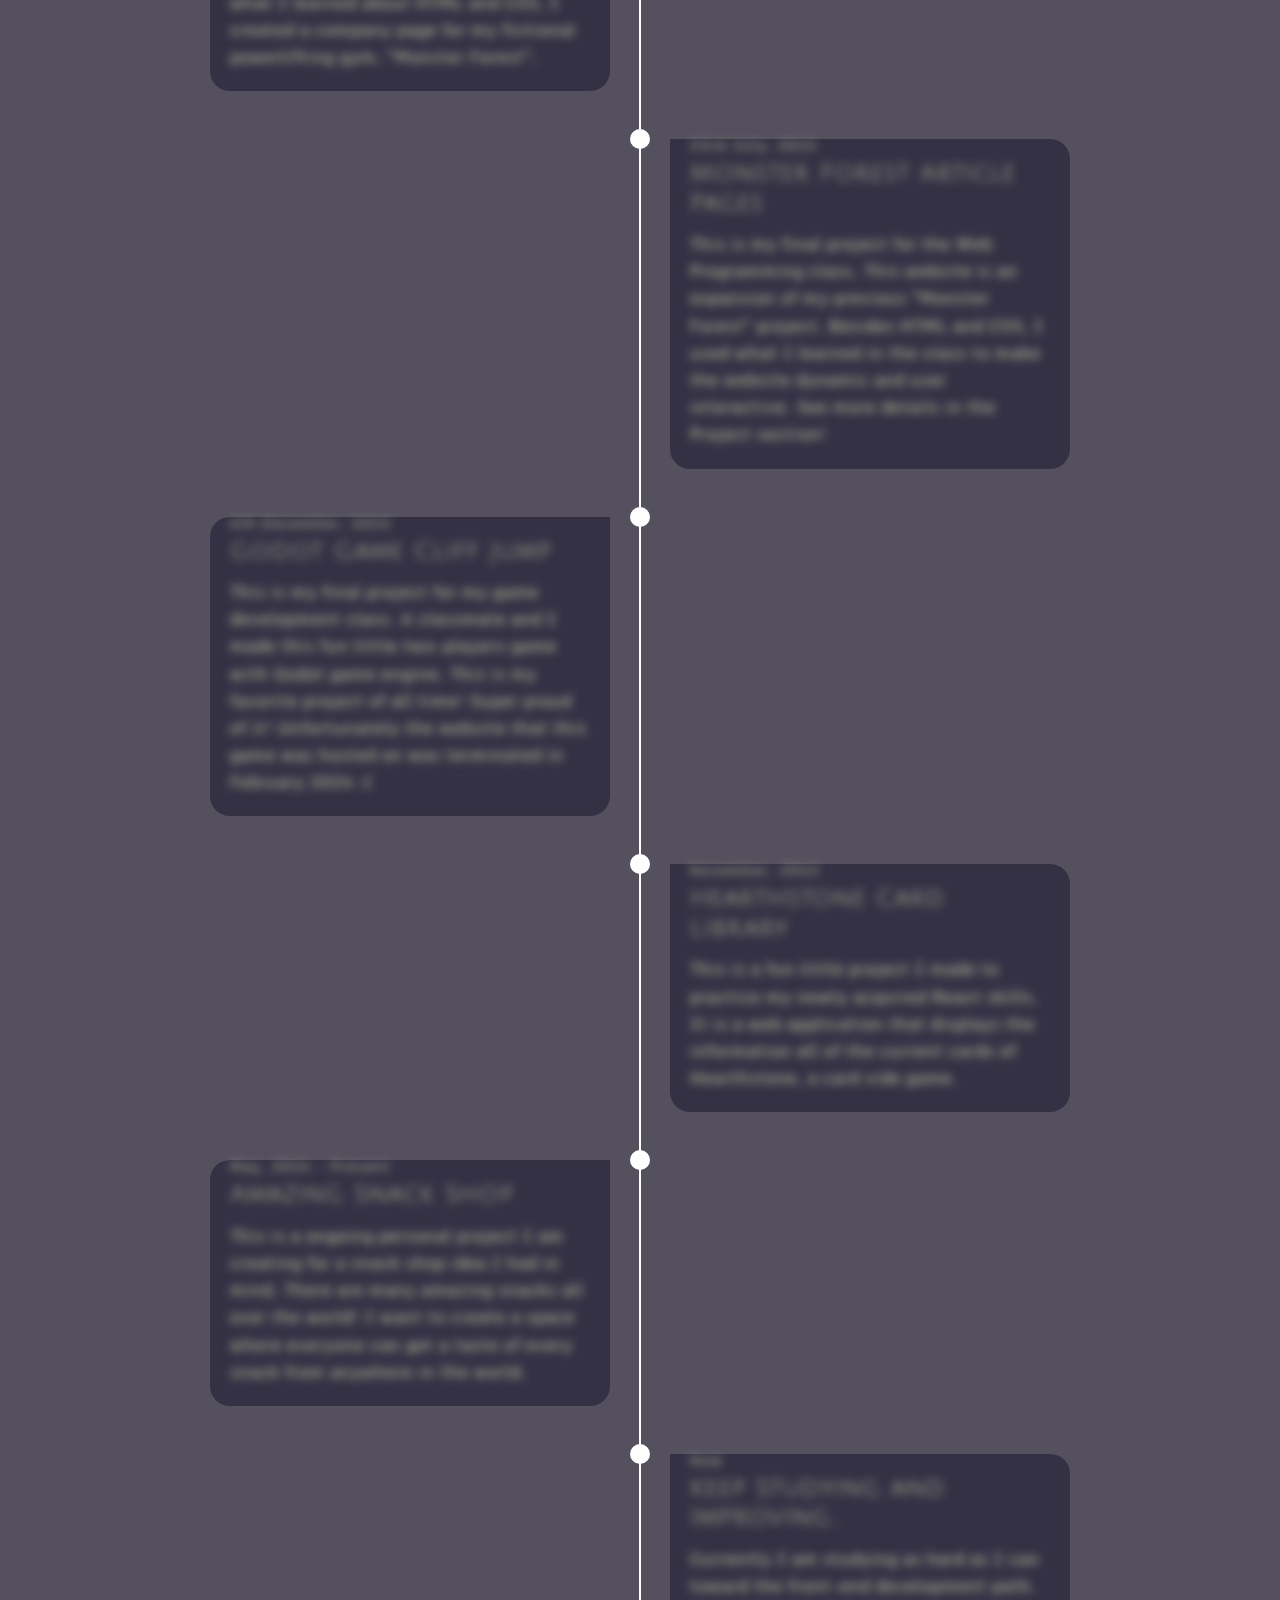
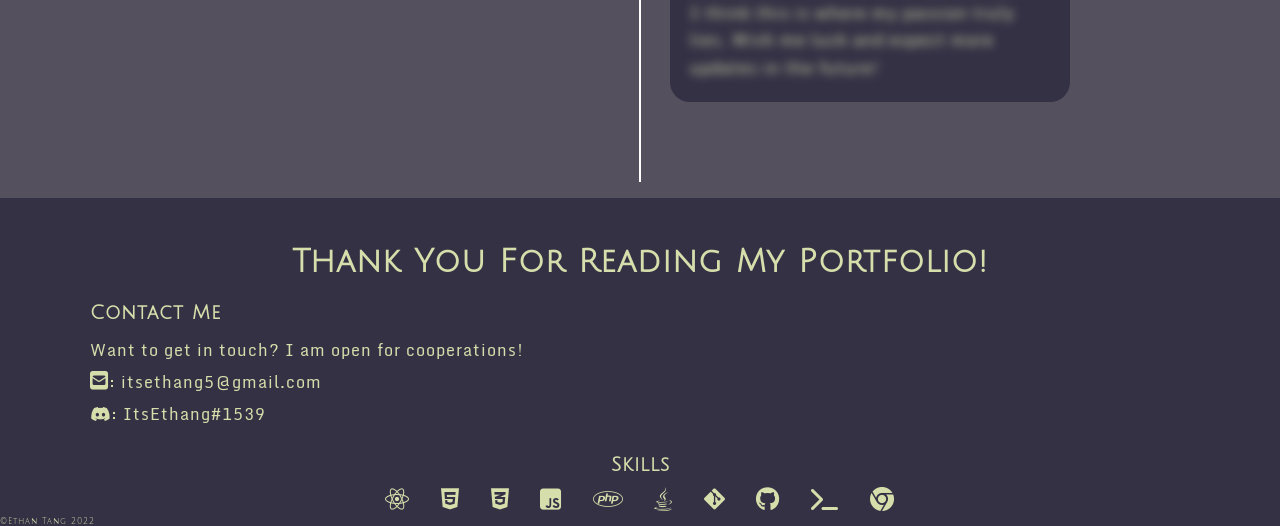
==== commit b8e1c033: "Introduce amazing snack shop to my projects" ====
--- a/html/index.html
+++ b/html/index.html
@@ -221,6 +221,36 @@
               >Check It Out</a
             >
           </div>
+          <div class="box">
+            <div class="text">
+              <h3>Amazing Snack Shop</h3>
+              <p>
+                This is my ongoing NextJS project for a snack shop idea I have
+                in mind. The goal of this project is to create a functional
+                snack shopping website with administrator edit access.
+              </p>
+              <ul>
+                <li>
+                  This will be a full-stack application using NextJS
+                  technologies.
+                </li>
+                <li>
+                  Admin users can create, edit, update, and delete snacks from
+                  the online shop.
+                </li>
+                <li>Users can buy snacks from the shop.</li>
+                <li>
+                  The snack shop's inventory will be stored in a back-end
+                  database.
+                </li>
+              </ul>
+            </div>
+            <a
+              href="https://github.com/ItsEthang/Amazing-Snack-Shop"
+              target="_blank"
+              >Check It Out</a
+            >
+          </div>
         </div>
       </section>
 
@@ -343,6 +373,18 @@
                   acquired React skills. It is a web application that displays
                   the information all of the current cards of Hearthstone, a
                   card vide game.
+                </p>
+              </div>
+            </li>
+            <li>
+              <div class="timeline-content hidden">
+                <h3 class="date">May, 2024 - Present</h3>
+                <h1>Amazing Snack Shop</h1>
+                <p>
+                  This is a ongoing personal project I am creating for a snack
+                  shop idea I had in mind. There are many amazing snacks all
+                  over the world! I want to create a space where everyone can
+                  get a taste of every snack from anywhere in the world.
                 </p>
               </div>
             </li>
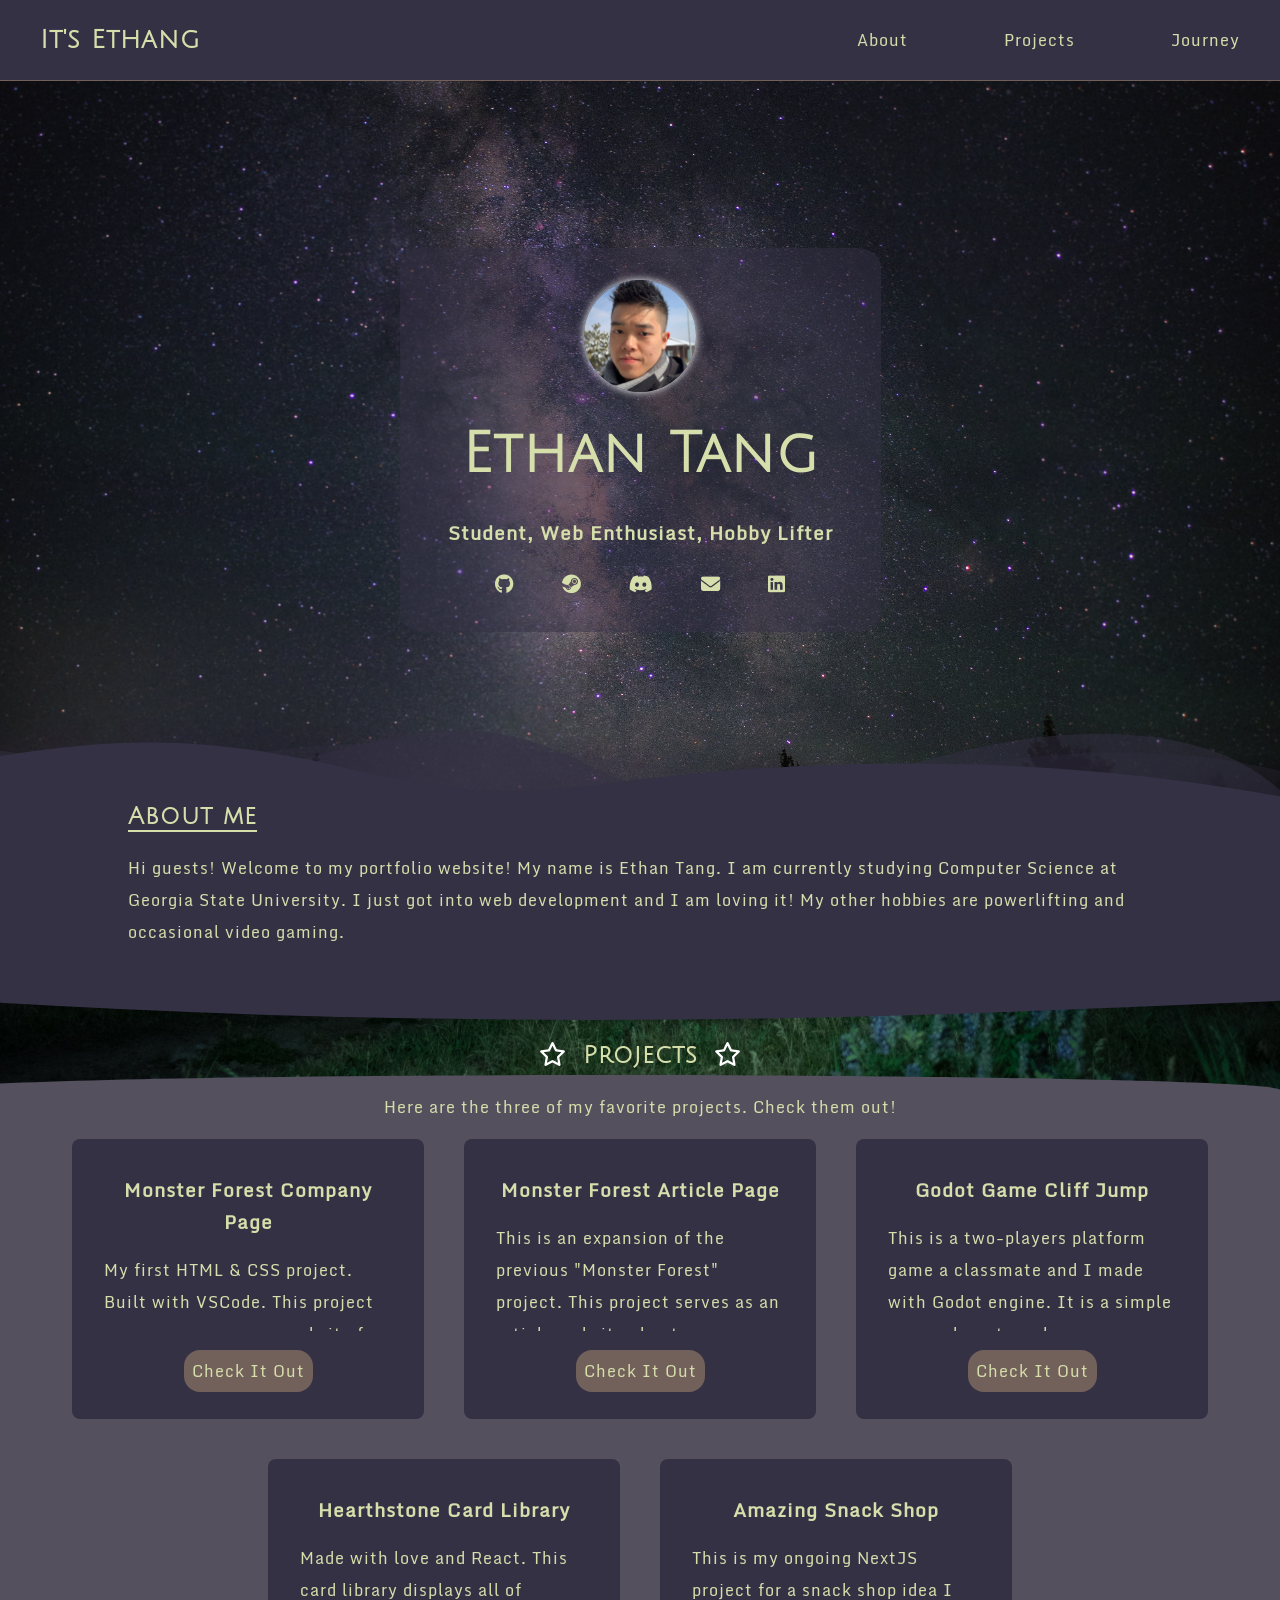
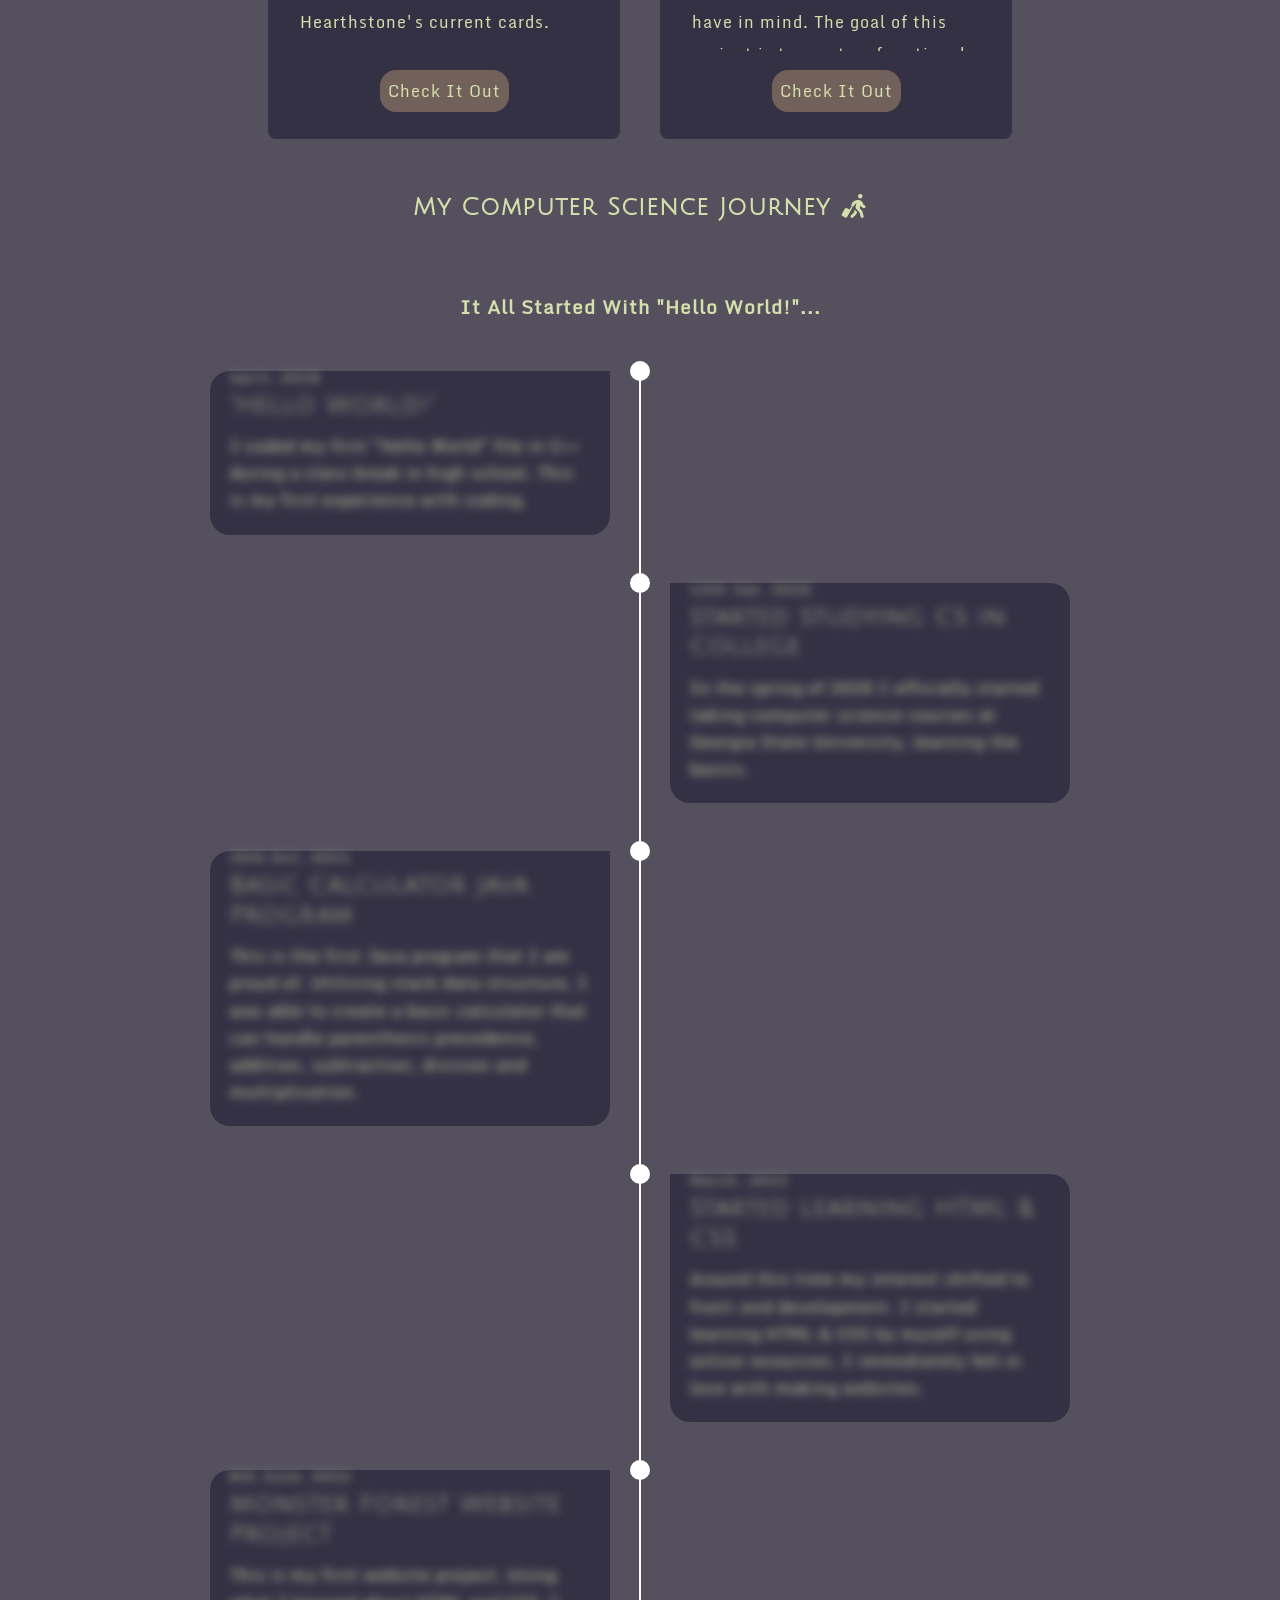
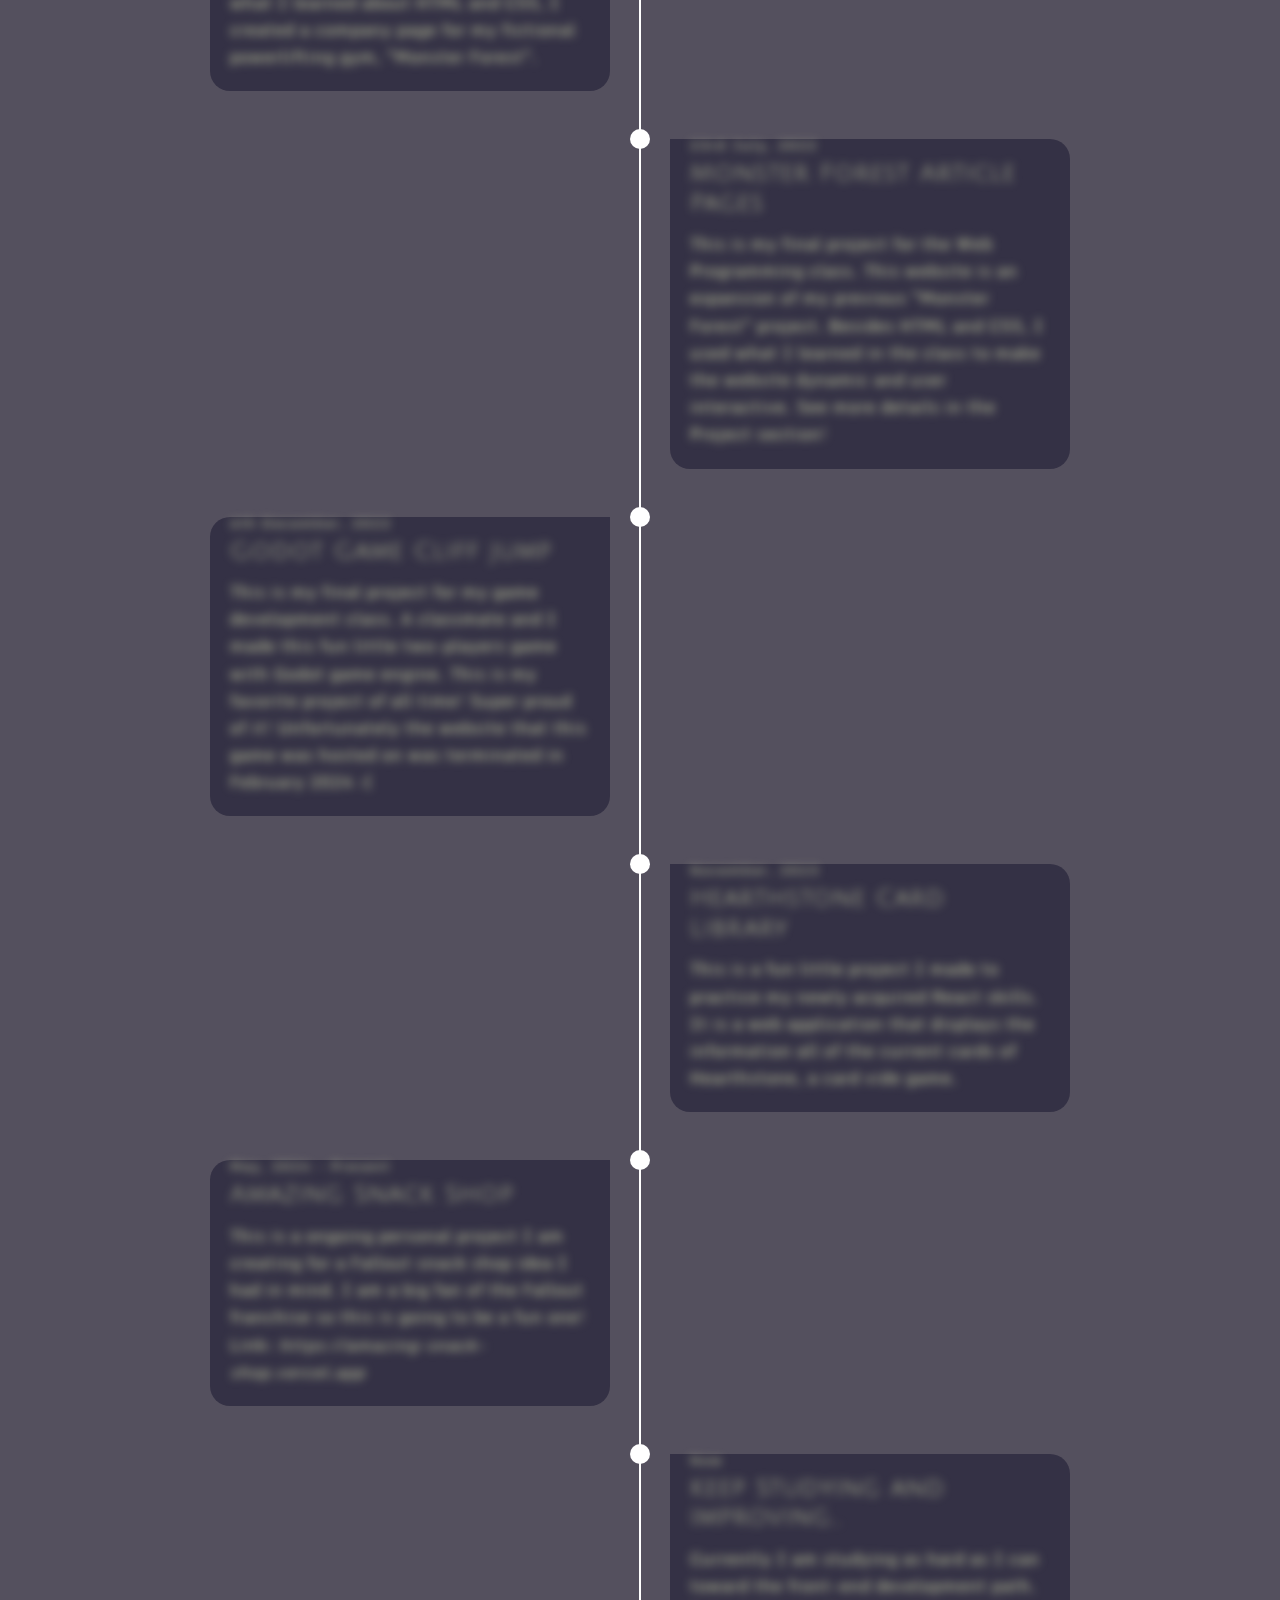
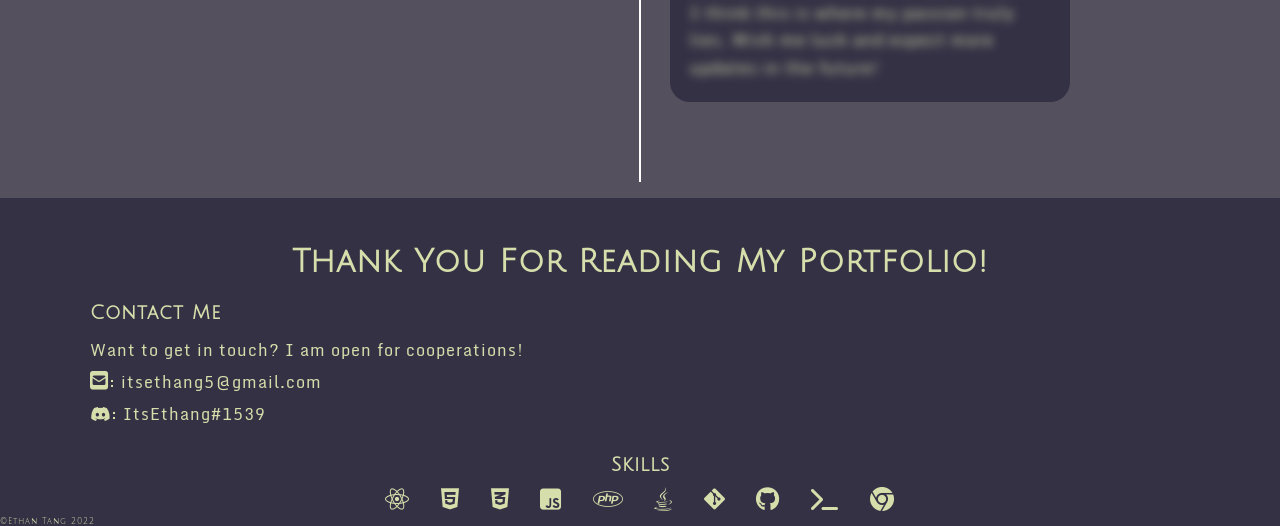
==== commit 1dec9054: "Update for amazing snack shop" ====
--- a/html/index.html
+++ b/html/index.html
@@ -381,11 +381,11 @@
                 <h3 class="date">May, 2024 - Present</h3>
                 <h1>Amazing Snack Shop</h1>
                 <p>
-                  This is a ongoing personal project I am creating for a snack
-                  shop idea I had in mind. There are many amazing snacks all
-                  over the world! I want to create a space where everyone can
-                  get a taste of every snack from anywhere in the world.
-                </p>
+                  This is a ongoing personal project I am creating for a Fallout
+                  snack shop idea I had in mind. I am a big fan of the Fallout
+                  franchise so this is going to be a fun one!
+                </p>
+                <p>Link: <i>https://amazing-snack-shop.vercel.app</i></p>
               </div>
             </li>
             <li>
